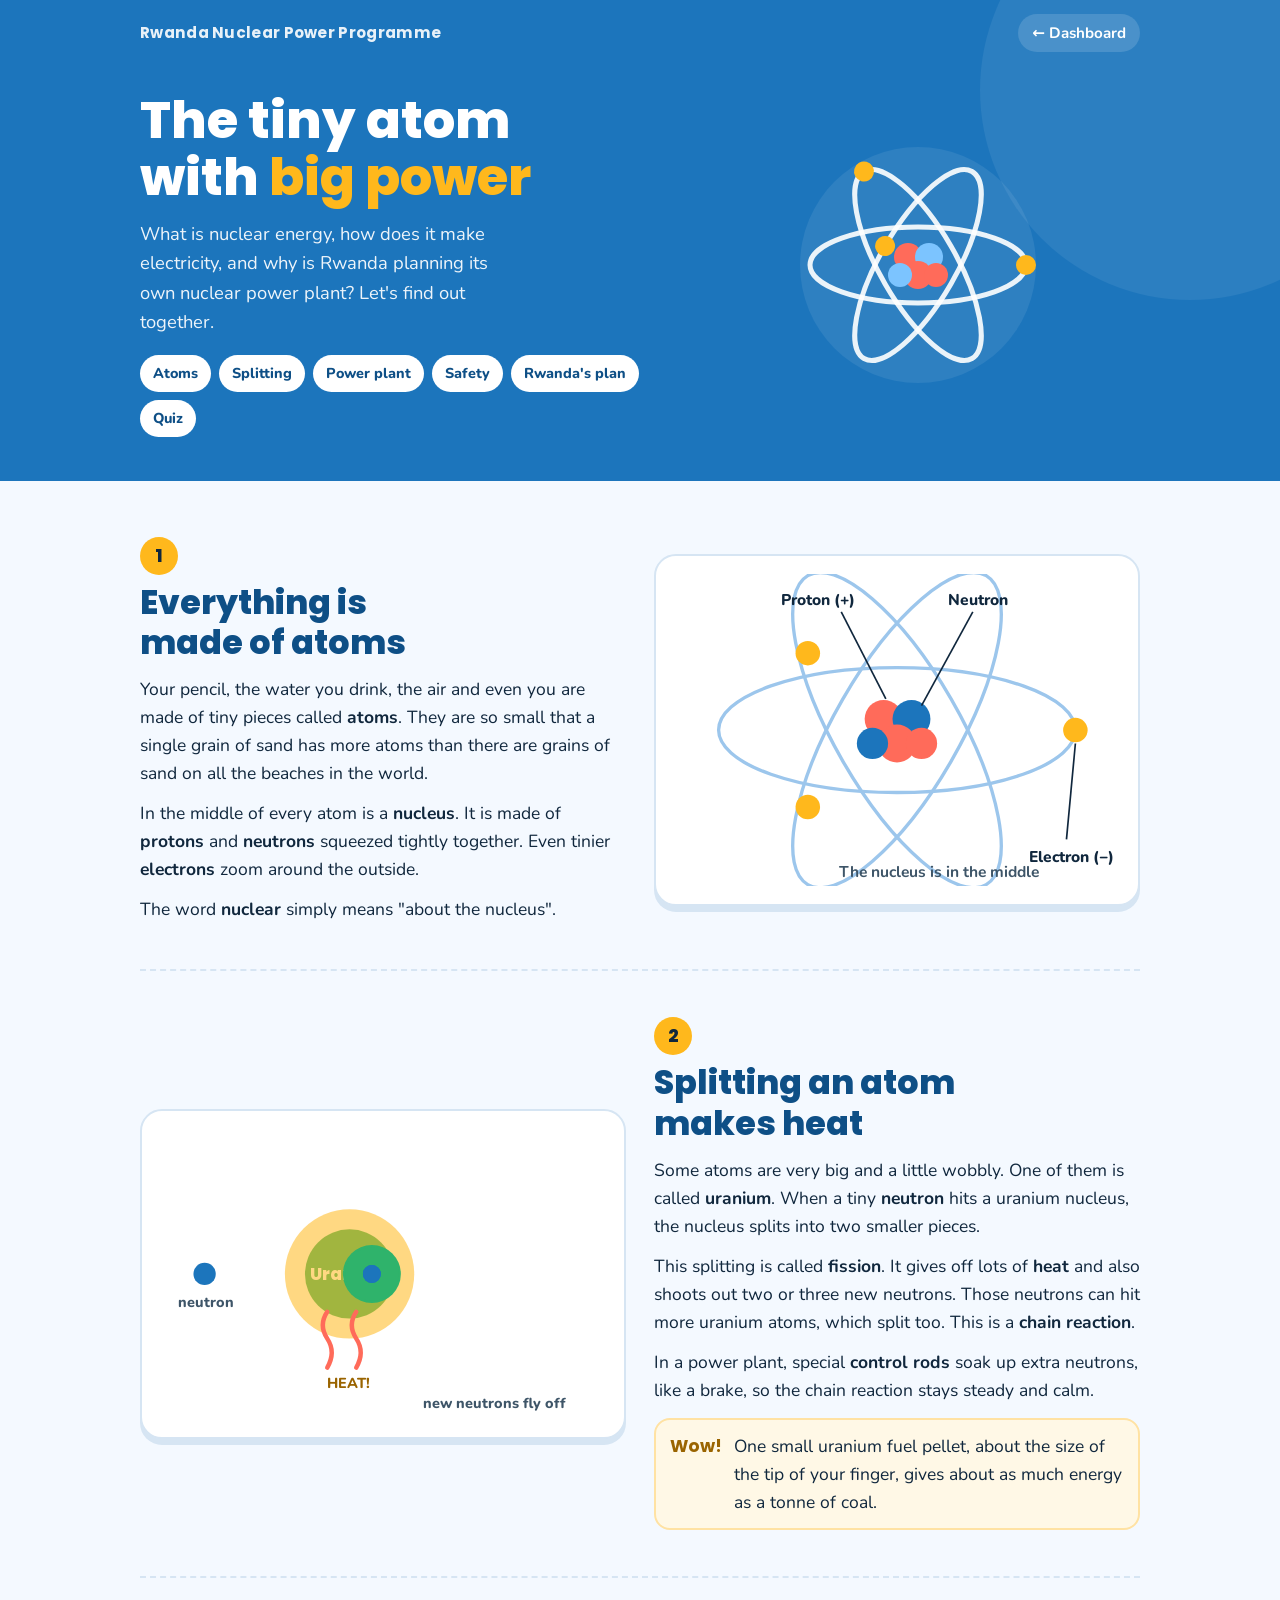
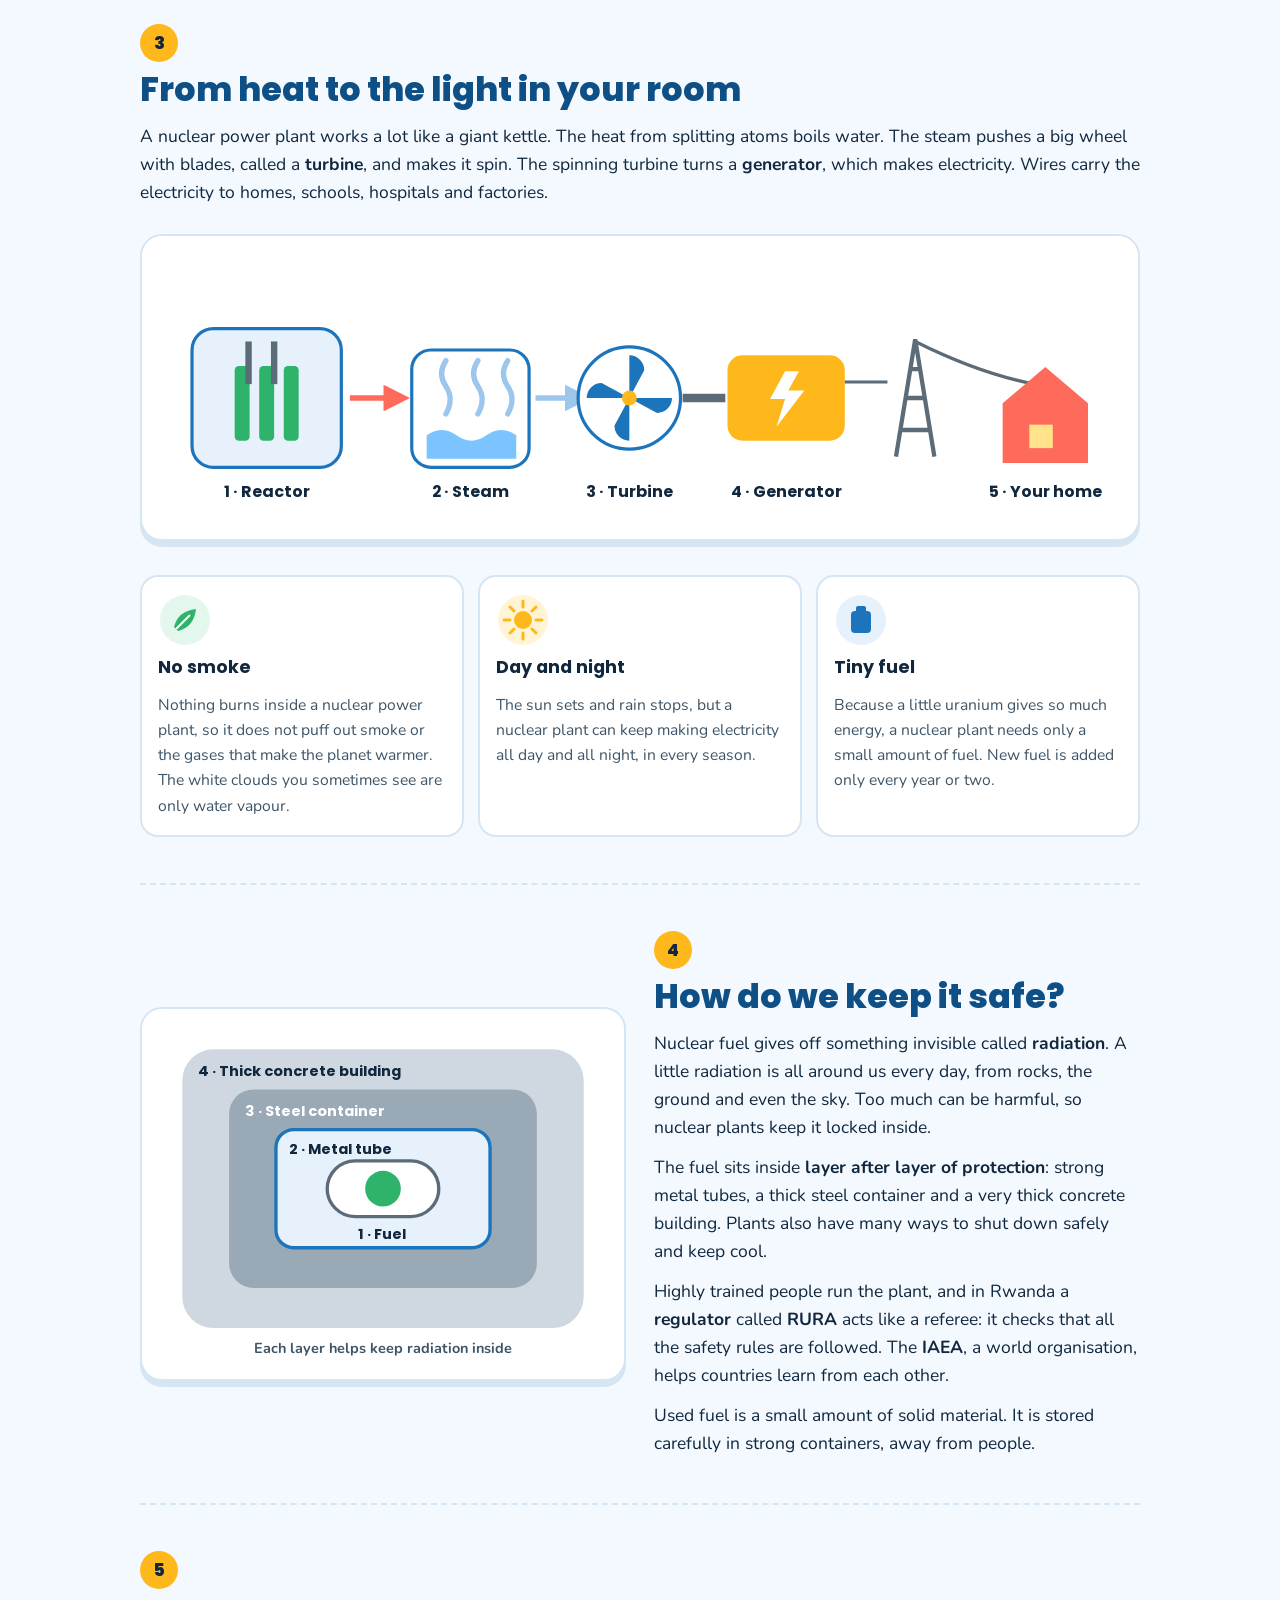
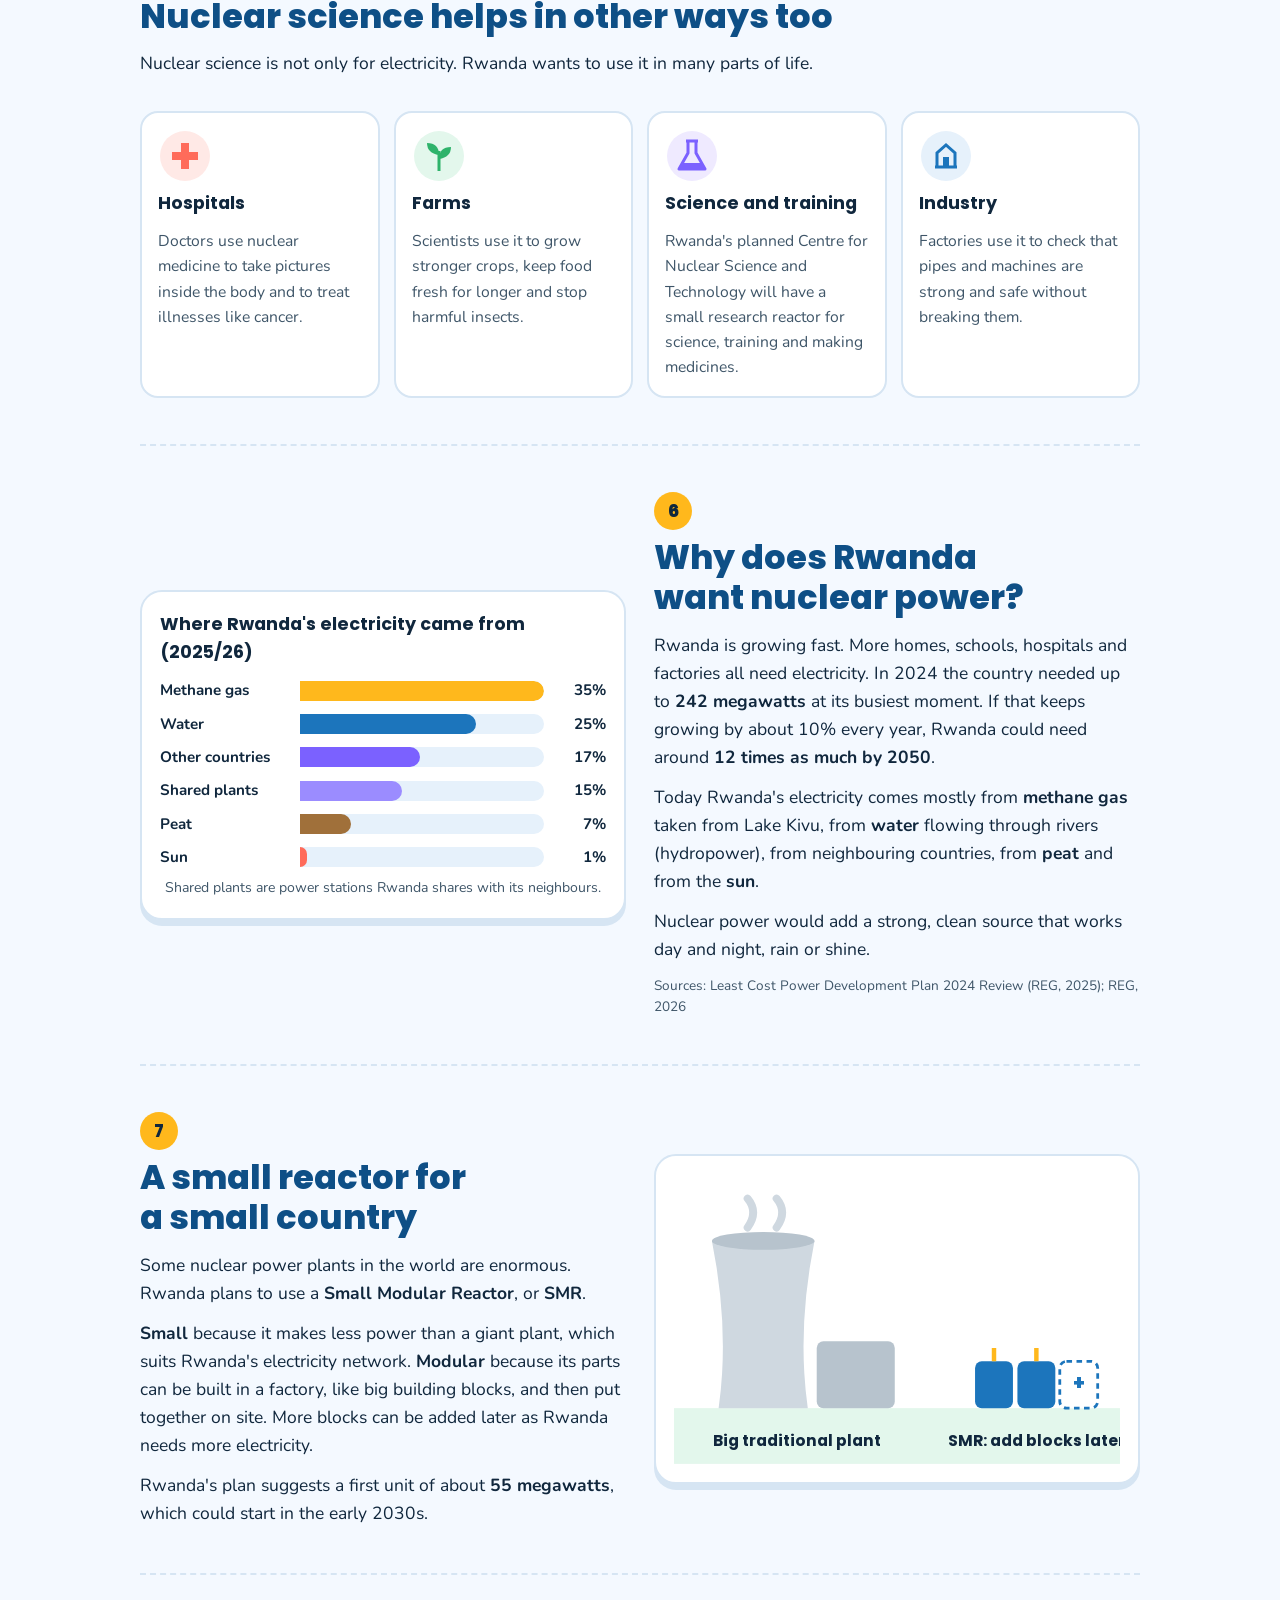
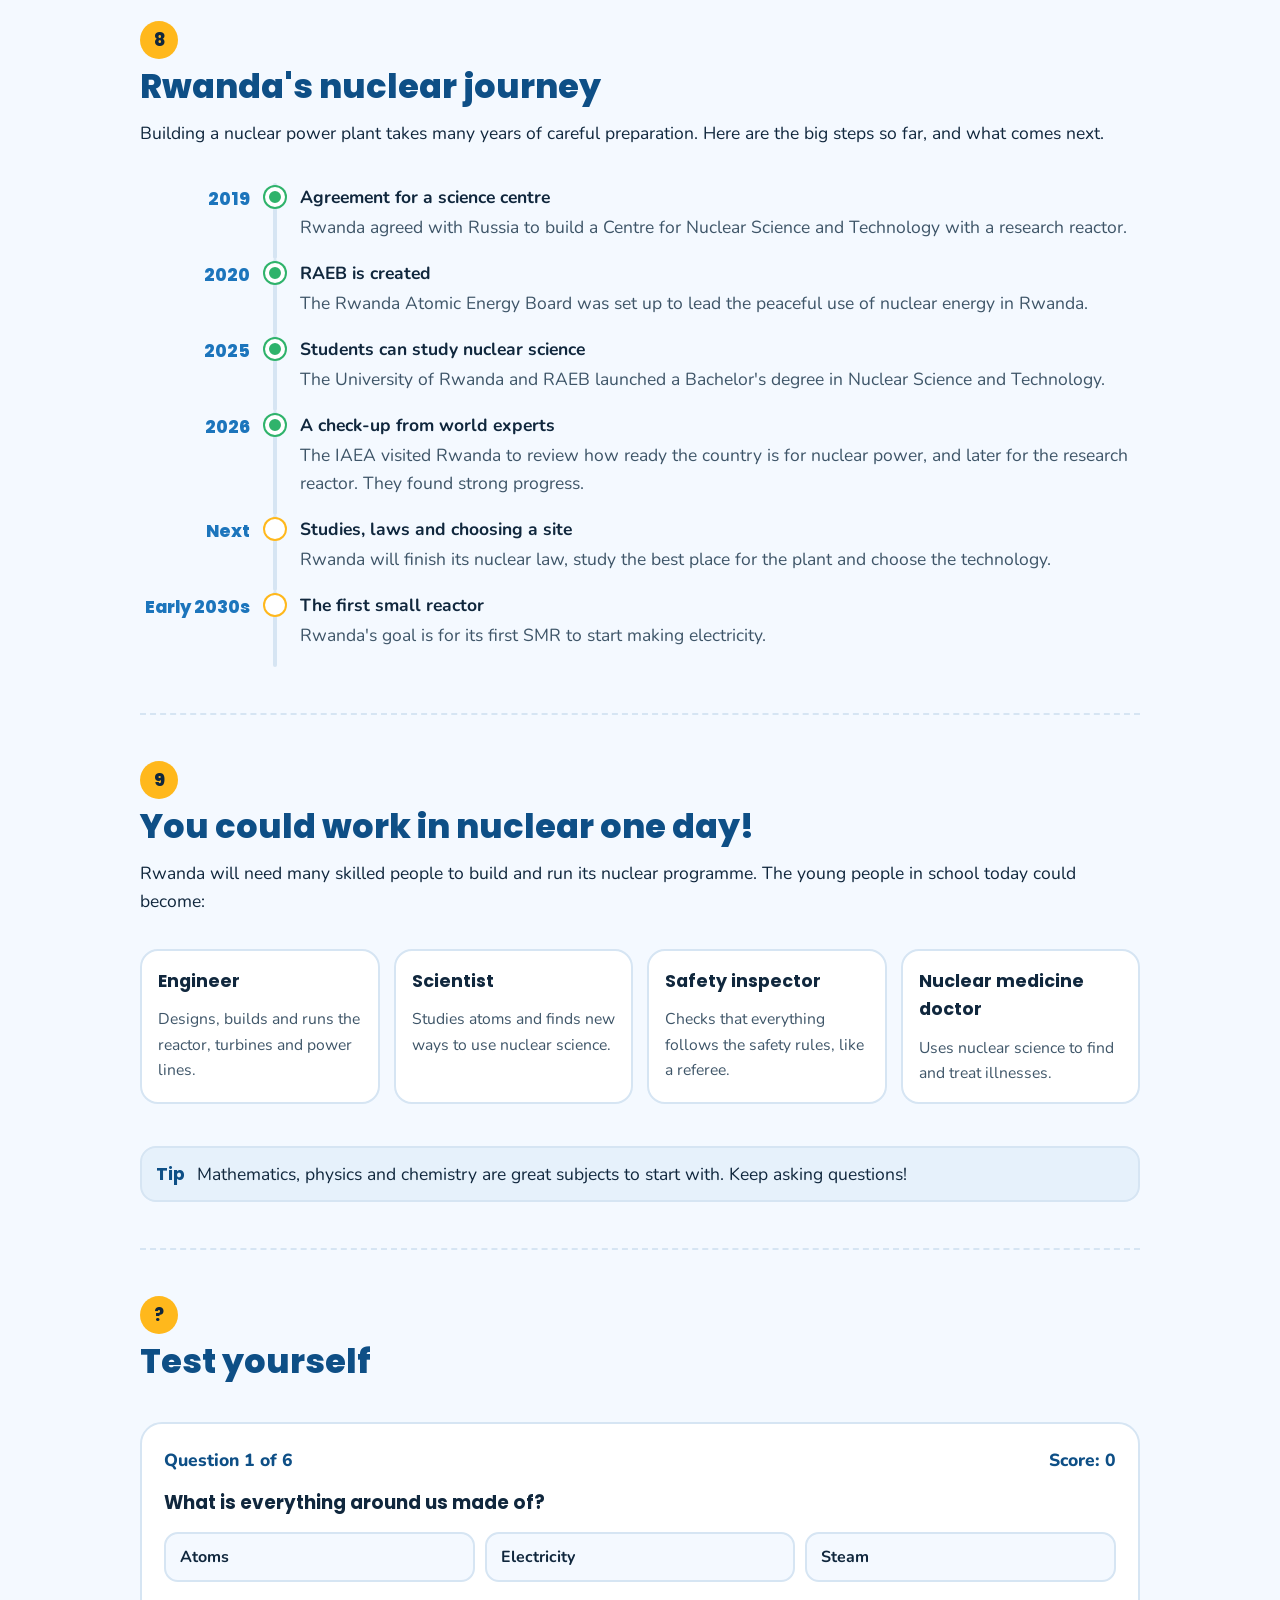
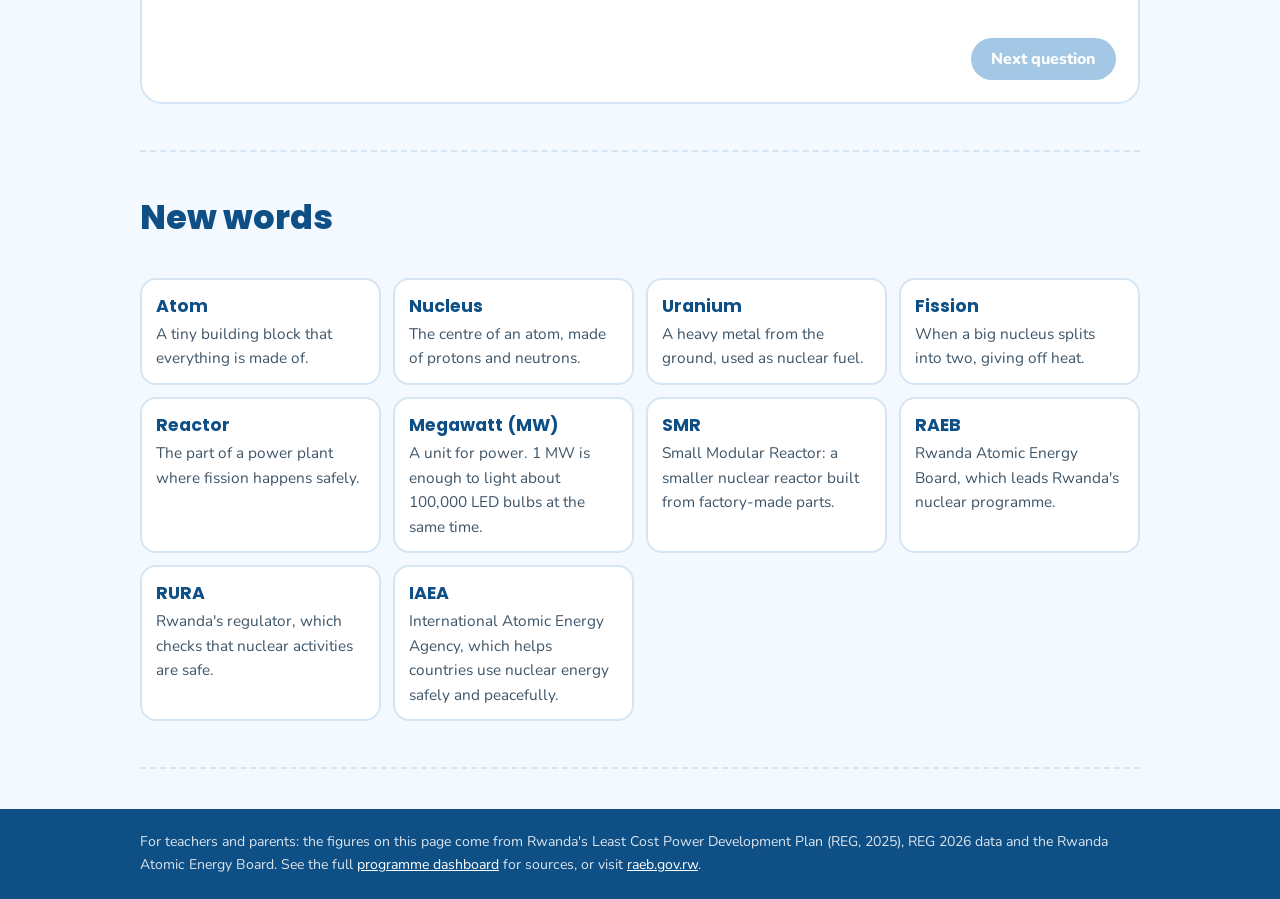
==== kids.html @ a34dcf86 "Add kids page explaining nuclear energy and Rwanda's programme; link from dashboard Co-Authored-By: " ====
<!doctype html>
<html lang="en">
<head>
<meta charset="utf-8">
<meta name="viewport" content="width=device-width, initial-scale=1, viewport-fit=cover">
<meta name="description" content="Nuclear energy explained for young people, and how Rwanda is planning its first nuclear power plant.">
<title>Nuclear Energy for Kids · Rwanda</title>
<link rel="preconnect" href="https://fonts.googleapis.com">
<link rel="stylesheet" href="https://fonts.googleapis.com/css2?family=Poppins:wght@600;700;800&family=Nunito:wght@400;600;700;800&display=swap">
<style>
/* Layout: one long friendly story, chapter by chapter, each with a picture; bright brand blue with sunny accents */
:root{
  --blue:#1c75bc; --blue-d:#0e4f86; --blue-l:#e6f1fb; --sky:#f4f9ff;
  --sun:#ffb81c; --leaf:#2fb36b; --coral:#ff6b5a; --violet:#7b61ff;
  --ink:#10273d; --ink-2:#3e5568; --line:#d6e5f3; --card:#ffffff;
  --f-head:"Poppins","Trebuchet MS",system-ui,sans-serif;
  --f-body:"Nunito","Segoe UI",system-ui,sans-serif;
  color-scheme:light;
}
*{box-sizing:border-box}
html{scroll-behavior:smooth}
body{margin:0;background:var(--sky);color:var(--ink);font-family:var(--f-body);font-size:17.5px;line-height:1.6}
img,svg{max-width:100%}
a{color:var(--blue)}
.wrap{max-width:1040px;margin:0 auto;padding-inline:20px}
/* header */
.top{background:var(--blue);color:#fff;position:relative;overflow:hidden}
.top::after{content:"";position:absolute;right:-120px;top:-120px;width:420px;height:420px;border-radius:50%;background:rgb(255 255 255 / .07)}
.topbar{display:flex;justify-content:space-between;align-items:center;gap:12px;padding-block:14px;position:relative;z-index:1}
.topbar a{color:#fff;font-weight:700;text-decoration:none;font-size:.95rem;background:rgb(255 255 255 / .14);padding:7px 14px;border-radius:999px}
.topbar a:hover{background:rgb(255 255 255 / .24)}
.topbar .brand{font-family:var(--f-head);font-weight:700;letter-spacing:.02em;font-size:.95rem;opacity:.9}
.hero{display:grid;grid-template-columns:1.2fr 1fr;gap:24px;align-items:center;padding-block:26px 44px;position:relative;z-index:1}
.hero h1{font-family:var(--f-head);font-weight:800;font-size:clamp(2rem,5vw,3.2rem);line-height:1.1;margin:0 0 14px;text-wrap:balance}
.hero h1 span{color:var(--sun)}
.hero p{font-size:1.15rem;margin:0 0 18px;max-width:34ch;color:rgb(255 255 255 / .92)}
.chips{display:flex;flex-wrap:wrap;gap:8px}
.chips a{background:#fff;color:var(--blue-d);font-weight:800;text-decoration:none;padding:7px 13px;border-radius:999px;font-size:.9rem}
.chips a:hover{background:var(--sun)}
.hero-art{display:flex;justify-content:center}
/* chapters */
main{padding-block:10px 40px}
section.ch{display:grid;grid-template-columns:1fr 1fr;gap:28px;align-items:center;padding-block:46px;border-bottom:2px dashed var(--line)}
section.ch:nth-of-type(even) .art{order:-1}
section.ch.full{grid-template-columns:1fr}
.num{display:inline-flex;align-items:center;justify-content:center;width:38px;height:38px;border-radius:50%;background:var(--sun);color:var(--ink);font-family:var(--f-head);font-weight:800;margin-bottom:8px}
h2{font-family:var(--f-head);font-weight:800;font-size:clamp(1.5rem,3.4vw,2.1rem);line-height:1.2;margin:0 0 12px;color:var(--blue-d);text-wrap:balance}
h3{font-family:var(--f-head);font-weight:700;font-size:1.1rem;margin:0 0 6px;color:var(--ink)}
.txt p{margin:0 0 12px}
.txt p:last-child{margin-bottom:0}
.art{background:var(--card);border-radius:22px;padding:18px;box-shadow:0 6px 0 var(--line);border:2px solid var(--line);min-width:0}
.art svg{display:block;width:100%;height:auto}
.art figcaption{font-size:.88rem;color:var(--ink-2);text-align:center;margin-top:8px}
figure{margin:0}
.fact{display:flex;gap:12px;align-items:flex-start;background:#fff8e6;border:2px solid #ffe2a3;border-radius:16px;padding:12px 14px;margin-top:14px}
.fact b{font-family:var(--f-head);color:#9a6400;white-space:nowrap}
.cards{display:grid;grid-template-columns:repeat(auto-fit,minmax(220px,1fr));gap:14px;margin-top:6px}
.card{background:var(--card);border:2px solid var(--line);border-radius:18px;padding:16px;display:flex;flex-direction:column;gap:6px;min-width:0}
.card svg{width:54px;height:54px}
.card p{margin:0;color:var(--ink-2);font-size:.98rem}
/* steps */
.steps{display:grid;grid-template-columns:repeat(5,1fr);gap:10px;margin-top:6px;counter-reset:s}
.step{background:#fff;border:2px solid var(--line);border-radius:16px;padding:12px;text-align:center;font-size:.92rem;position:relative}
.step b{display:block;font-family:var(--f-head);color:var(--blue-d)}
/* timeline */
.tl{display:flex;flex-direction:column;gap:0;margin-top:8px}
.tl-item{display:grid;grid-template-columns:110px 26px 1fr;gap:12px;align-items:start}
.tl-y{font-family:var(--f-head);font-weight:800;color:var(--blue);text-align:right;padding-top:2px}
.tl-rail{position:relative;align-self:stretch;display:flex;justify-content:center}
.tl-rail::before{content:"";position:absolute;top:0;bottom:0;width:4px;border-radius:2px;background:var(--line)}
.tl-dot{position:relative;width:20px;height:20px;border-radius:50%;background:var(--leaf);border:4px solid #fff;box-shadow:0 0 0 2px var(--leaf);margin-top:4px}
.tl-dot.next{background:#fff;box-shadow:0 0 0 2px var(--sun)}
.tl-b{padding-bottom:18px}
.tl-b p{margin:2px 0 0;color:var(--ink-2)}
/* mix bars */
.mix{display:flex;flex-direction:column;gap:9px}
.mix-row{display:grid;grid-template-columns:130px 1fr 52px;gap:10px;align-items:center;font-weight:700;font-size:.95rem}
.mix-track{height:20px;background:var(--blue-l);border-radius:0 10px 10px 0;position:relative;overflow:hidden}
.mix-fill{position:absolute;inset:0 auto 0 0;border-radius:0 10px 10px 0}
.mix-row span:last-child{text-align:right;font-variant-numeric:tabular-nums}
/* quiz */
.quiz{background:var(--card);border:2px solid var(--line);border-radius:22px;padding:22px;display:flex;flex-direction:column;gap:14px}
.q{font-family:var(--f-head);font-weight:700;font-size:1.15rem}
.opts{display:grid;grid-template-columns:repeat(auto-fit,minmax(200px,1fr));gap:10px}
.opts button{font:700 1rem var(--f-body);text-align:left;background:var(--sky);border:2px solid var(--line);border-radius:14px;padding:12px 14px;cursor:pointer;color:var(--ink)}
.opts button:hover{border-color:var(--blue)}
.opts button.right{background:#e3f7ec;border-color:var(--leaf)}
.opts button.wrong{background:#ffe9e6;border-color:var(--coral)}
.opts button:disabled{cursor:default}
.feedback{min-height:1.6em;font-weight:700}
.qnav{display:flex;justify-content:space-between;align-items:center;gap:10px;flex-wrap:wrap}
.btn{font:800 1rem var(--f-body);background:var(--blue);color:#fff;border:0;border-radius:999px;padding:10px 20px;cursor:pointer}
.btn:disabled{opacity:.4;cursor:default}
.score{font-weight:800;color:var(--blue-d)}
/* glossary */
dl.gl{display:grid;grid-template-columns:repeat(auto-fit,minmax(240px,1fr));gap:12px;margin:0}
dl.gl div{background:#fff;border:2px solid var(--line);border-radius:16px;padding:12px 14px}
dl.gl dt{font-family:var(--f-head);font-weight:700;color:var(--blue-d)}
dl.gl dd{margin:2px 0 0;color:var(--ink-2);font-size:.96rem}
footer{background:var(--blue-d);color:rgb(255 255 255 / .85);font-size:.88rem;padding-block:22px}
footer a{color:#fff}
button:focus-visible,a:focus-visible{outline:3px solid var(--sun);outline-offset:2px}
/* animation */
@media (prefers-reduced-motion:no-preference){
  .spin{transform-origin:center;animation:spin 6s linear infinite}
  .spin.r{animation-direction:reverse;animation-duration:9s}
  @keyframes spin{to{transform:rotate(360deg)}}
  .neutron-in{animation:nin 4s ease-in infinite}
  @keyframes nin{0%{transform:translateX(0);opacity:1}35%{transform:translateX(118px);opacity:1}40%,100%{opacity:0;transform:translateX(118px)}}
  .split-a{animation:sa 4s ease-out infinite} .split-b{animation:sb 4s ease-out infinite}
  @keyframes sa{0%,38%{transform:translate(0,0);opacity:0}42%{opacity:1}100%{transform:translate(70px,-46px);opacity:1}}
  @keyframes sb{0%,38%{transform:translate(0,0);opacity:0}42%{opacity:1}100%{transform:translate(70px,46px);opacity:1}}
  .whole{animation:wh 4s infinite} @keyframes wh{0%,38%{opacity:1}42%,100%{opacity:0}}
  .n-out{animation:no 4s ease-out infinite} @keyframes no{0%,40%{opacity:0;transform:translate(0,0)}45%{opacity:1}100%{opacity:1;transform:translate(var(--dx),var(--dy))}}
  .flash{animation:fl 4s infinite} @keyframes fl{0%,38%{opacity:0}42%{opacity:1}70%,100%{opacity:0}}
  .blade{transform-origin:330px 120px;animation:spin 2.5s linear infinite}
  .steam{animation:st 2s ease-in-out infinite} @keyframes st{0%{opacity:.2;transform:translateY(6px)}50%{opacity:.9}100%{opacity:.2;transform:translateY(-6px)}}
}
@media (prefers-reduced-motion:reduce){ .whole{opacity:0} .split-a{transform:translate(70px,-46px)} .split-b{transform:translate(70px,46px)} .n-out{transform:translate(var(--dx),var(--dy))} .flash{opacity:.35} .neutron-in{transform:translateX(70px)} }
@media (max-width:760px){
  .hero{grid-template-columns:1fr;padding-block:10px 32px}
  .hero-art{order:-1}
  .hero-art svg{width:200px}
  section.ch{grid-template-columns:1fr;padding-block:34px}
  section.ch:nth-of-type(even) .art{order:0}
  .steps{grid-template-columns:1fr 1fr}
  .tl-item{grid-template-columns:78px 22px 1fr}
  .mix-row{grid-template-columns:100px 1fr 46px}
}
</style>
</head>
<body>

<header class="top">
  <div class="wrap">
    <div class="topbar">
      <span class="brand">Rwanda Nuclear Power Programme</span>
      <a href="index.html">← Dashboard</a>
    </div>
    <div class="hero">
      <div>
        <h1>The tiny atom with <span>big power</span></h1>
        <p>What is nuclear energy, how does it make electricity, and why is Rwanda planning its own nuclear power plant? Let's find out together.</p>
        <nav class="chips" aria-label="Chapters">
          <a href="#atoms">Atoms</a><a href="#split">Splitting</a><a href="#plant">Power plant</a><a href="#safe">Safety</a><a href="#rwanda">Rwanda's plan</a><a href="#quiz">Quiz</a>
        </nav>
      </div>
      <div class="hero-art" aria-hidden="true">
        <svg viewBox="0 0 260 260" width="260" height="260">
          <circle cx="130" cy="130" r="118" fill="rgb(255 255 255 / .08)"/>
          <g class="spin"><ellipse cx="130" cy="130" rx="108" ry="38" fill="none" stroke="#fff" stroke-width="5" opacity=".9"/><circle cx="238" cy="130" r="10" fill="#ffb81c"/></g>
          <g class="spin r" style="transform-box:fill-box"><g transform="rotate(60 130 130)"><ellipse cx="130" cy="130" rx="108" ry="38" fill="none" stroke="#fff" stroke-width="5" opacity=".9"/><circle cx="22" cy="130" r="10" fill="#ffb81c"/></g></g>
          <g transform="rotate(-60 130 130)"><ellipse cx="130" cy="130" rx="108" ry="38" fill="none" stroke="#fff" stroke-width="5" opacity=".9"/><circle cx="130" cy="92" r="10" fill="#ffb81c"/></g>
          <circle cx="120" cy="122" r="14" fill="#ff6b5a"/><circle cx="141" cy="122" r="14" fill="#7cc4ff"/><circle cx="130" cy="140" r="14" fill="#ff6b5a"/><circle cx="112" cy="140" r="12" fill="#7cc4ff"/><circle cx="148" cy="140" r="12" fill="#ff6b5a"/>
        </svg>
      </div>
    </div>
  </div>
</header>

<main class="wrap">

<!-- 1 ATOMS -->
<section class="ch" id="atoms">
  <div class="txt">
    <span class="num">1</span>
    <h2>Everything is made of atoms</h2>
    <p>Your pencil, the water you drink, the air and even you are made of tiny pieces called <b>atoms</b>. They are so small that a single grain of sand has more atoms than there are grains of sand on all the beaches in the world.</p>
    <p>In the middle of every atom is a <b>nucleus</b>. It is made of <b>protons</b> and <b>neutrons</b> squeezed tightly together. Even tinier <b>electrons</b> zoom around the outside.</p>
    <p>The word <b>nuclear</b> simply means "about the nucleus".</p>
  </div>
  <figure class="art">
    <svg viewBox="0 0 400 280" role="img" aria-label="Drawing of an atom: protons and neutrons in the nucleus in the middle, electrons circling around it">
      <g fill="none" stroke="#9cc6ec" stroke-width="3">
        <ellipse cx="200" cy="140" rx="160" ry="56"/>
        <ellipse cx="200" cy="140" rx="160" ry="56" transform="rotate(60 200 140)"/>
        <ellipse cx="200" cy="140" rx="160" ry="56" transform="rotate(-60 200 140)"/>
      </g>
      <circle cx="360" cy="140" r="11" fill="#ffb81c"/><circle cx="120" cy="71" r="11" fill="#ffb81c"/><circle cx="120" cy="209" r="11" fill="#ffb81c"/>
      <g><circle cx="188" cy="130" r="17" fill="#ff6b5a"/><circle cx="213" cy="130" r="17" fill="#1c75bc"/><circle cx="200" cy="152" r="17" fill="#ff6b5a"/><circle cx="178" cy="152" r="14" fill="#1c75bc"/><circle cx="222" cy="152" r="14" fill="#ff6b5a"/></g>
      <g font-family="Nunito,sans-serif" font-weight="800" font-size="14" fill="#10273d">
        <line x1="190" y1="112" x2="150" y2="34" stroke="#10273d" stroke-width="1.5"/><text x="96" y="28">Proton (+)</text>
        <line x1="222" y1="118" x2="268" y2="34" stroke="#10273d" stroke-width="1.5"/><text x="246" y="28">Neutron</text>
        <line x1="360" y1="152" x2="352" y2="238" stroke="#10273d" stroke-width="1.5"/><text x="318" y="258">Electron (−)</text>
        <text x="148" y="272" fill="#3e5568" font-weight="700">The nucleus is in the middle</text>
      </g>
    </svg>
  </figure>
</section>

<!-- 2 SPLITTING -->
<section class="ch" id="split">
  <div class="txt">
    <span class="num">2</span>
    <h2>Splitting an atom makes heat</h2>
    <p>Some atoms are very big and a little wobbly. One of them is called <b>uranium</b>. When a tiny <b>neutron</b> hits a uranium nucleus, the nucleus splits into two smaller pieces.</p>
    <p>This splitting is called <b>fission</b>. It gives off lots of <b>heat</b> and also shoots out two or three new neutrons. Those neutrons can hit more uranium atoms, which split too. This is a <b>chain reaction</b>.</p>
    <p>In a power plant, special <b>control rods</b> soak up extra neutrons, like a brake, so the chain reaction stays steady and calm.</p>
    <div class="fact"><b>Wow!</b><span>One small uranium fuel pellet, about the size of the tip of your finger, gives about as much energy as a tonne of coal.</span></div>
  </div>
  <figure class="art">
    <svg viewBox="0 0 400 260" role="img" aria-label="Animation: a neutron hits a uranium nucleus, which splits into two smaller atoms, releasing heat and new neutrons">
      <circle class="neutron-in" cx="40" cy="130" r="10" fill="#1c75bc"/>
      <text x="16" y="160" font-family="Nunito,sans-serif" font-weight="800" font-size="13" fill="#3e5568">neutron</text>
      <g class="whole"><circle cx="170" cy="130" r="40" fill="#2fb36b"/><text x="170" y="135" text-anchor="middle" font-family="Poppins,sans-serif" font-weight="800" font-size="15" fill="#fff">Uranium</text></g>
      <circle class="flash" cx="170" cy="130" r="58" fill="#ffb81c" opacity=".55"/>
      <g class="split-a" style="transform-box:fill-box"><circle cx="190" cy="130" r="26" fill="#2fb36b"/></g>
      <g class="split-b" style="transform-box:fill-box"><circle cx="190" cy="130" r="24" fill="#2fb36b"/></g>
      <circle class="n-out" style="--dx:170px;--dy:-30px" cx="190" cy="130" r="8" fill="#1c75bc"/>
      <circle class="n-out" style="--dx:180px;--dy:10px" cx="190" cy="130" r="8" fill="#1c75bc"/>
      <circle class="n-out" style="--dx:160px;--dy:50px" cx="190" cy="130" r="8" fill="#1c75bc"/>
      <g font-family="Nunito,sans-serif" font-weight="800" font-size="13" fill="#9a6400"><text x="150" y="232">HEAT!</text></g>
      <path d="M150 214 q8 -14 0 -26 q-8 -12 0 -24" stroke="#ff6b5a" stroke-width="4" fill="none" stroke-linecap="round" class="steam"/>
      <path d="M176 214 q8 -14 0 -26 q-8 -12 0 -24" stroke="#ff6b5a" stroke-width="4" fill="none" stroke-linecap="round" class="steam"/>
      <text x="300" y="250" text-anchor="middle" font-family="Nunito,sans-serif" font-weight="800" font-size="13" fill="#3e5568">new neutrons fly off</text>
    </svg>
  </figure>
</section>

<!-- 3 POWER PLANT -->
<section class="ch full" id="plant">
  <div class="txt">
    <span class="num">3</span>
    <h2>From heat to the light in your room</h2>
    <p>A nuclear power plant works a lot like a giant kettle. The heat from splitting atoms boils water. The steam pushes a big wheel with blades, called a <b>turbine</b>, and makes it spin. The spinning turbine turns a <b>generator</b>, which makes electricity. Wires carry the electricity to homes, schools, hospitals and factories.</p>
  </div>
  <figure class="art">
    <svg viewBox="0 0 900 250" role="img" aria-label="Diagram: the reactor heats water into steam, the steam spins a turbine, the turbine turns a generator, and power lines carry electricity to a house">
      <g font-family="Poppins,sans-serif" font-weight="700" font-size="15" fill="#10273d" text-anchor="middle">
        <!-- reactor -->
        <rect x="30" y="70" width="140" height="130" rx="20" fill="#e6f1fb" stroke="#1c75bc" stroke-width="3"/>
        <rect x="70" y="105" width="14" height="70" rx="4" fill="#2fb36b"/><rect x="93" y="105" width="14" height="70" rx="4" fill="#2fb36b"/><rect x="116" y="105" width="14" height="70" rx="4" fill="#2fb36b"/>
        <rect x="80" y="82" width="6" height="40" fill="#5b6b78"/><rect x="104" y="82" width="6" height="40" fill="#5b6b78"/>
        <text x="100" y="228">1 · Reactor</text>
        <!-- arrow -->
        <path d="M178 135 h44" stroke="#ff6b5a" stroke-width="5" marker-end="url(#ar)"/>
        <!-- boiler -->
        <rect x="236" y="90" width="110" height="110" rx="18" fill="#fff" stroke="#1c75bc" stroke-width="3"/>
        <path d="M250 170 q14 -10 28 0 t28 0 t28 0 v22 h-84 z" fill="#7cc4ff"/>
        <path class="steam" d="M268 150 q8 -14 0 -26 q-8 -12 0 -24" stroke="#9cc6ec" stroke-width="5" fill="none" stroke-linecap="round"/>
        <path class="steam" d="M298 150 q8 -14 0 -26 q-8 -12 0 -24" stroke="#9cc6ec" stroke-width="5" fill="none" stroke-linecap="round"/>
        <path class="steam" d="M326 150 q8 -14 0 -26 q-8 -12 0 -24" stroke="#9cc6ec" stroke-width="5" fill="none" stroke-linecap="round"/>
        <text x="291" y="228">2 · Steam</text>
        <path d="M352 135 h40" stroke="#9cc6ec" stroke-width="5" marker-end="url(#ar2)"/>
        <!-- turbine -->
        <circle cx="440" cy="135" r="48" fill="#fff" stroke="#1c75bc" stroke-width="3"/>
        <g style="transform-origin:440px 135px" class="spin"><path d="M440 135 l0 -40 a14 14 0 0 1 14 14 z M440 135 l40 0 a14 14 0 0 1 -14 14 z M440 135 l0 40 a14 14 0 0 1 -14 -14 z M440 135 l-40 0 a14 14 0 0 1 14 -14 z" fill="#1c75bc"/></g>
        <circle cx="440" cy="135" r="7" fill="#ffb81c"/>
        <text x="440" y="228">3 · Turbine</text>
        <path d="M490 135 h40" stroke="#5b6b78" stroke-width="8"/>
        <!-- generator -->
        <rect x="532" y="95" width="110" height="80" rx="14" fill="#ffb81c"/>
        <path d="M586 110 l-14 26 h14 l-8 26 l26 -34 h-15 l10 -18 z" fill="#fff"/>
        <text x="587" y="228">4 · Generator</text>
        <!-- lines -->
        <path d="M642 120 h40" stroke="#5b6b78" stroke-width="3"/>
        <path d="M690 190 l18 -110 l18 110 M694 165 h28 M699 135 h18 M702 108 h12" stroke="#5b6b78" stroke-width="4" fill="none"/>
        <path d="M708 82 q60 30 112 40" stroke="#5b6b78" stroke-width="3" fill="none"/>
        <!-- house -->
        <path d="M790 140 l40 -34 l40 34 v56 h-80 z" fill="#ff6b5a"/>
        <rect x="815" y="160" width="22" height="22" fill="#ffe28a"/>
        <text x="830" y="228">5 · Your home</text>
      </g>
      <defs>
        <marker id="ar" viewBox="0 0 10 10" refX="5" refY="5" markerWidth="5" markerHeight="5" orient="auto"><path d="M0 0 L10 5 L0 10 z" fill="#ff6b5a"/></marker>
        <marker id="ar2" viewBox="0 0 10 10" refX="5" refY="5" markerWidth="5" markerHeight="5" orient="auto"><path d="M0 0 L10 5 L0 10 z" fill="#9cc6ec"/></marker>
      </defs>
    </svg>
  </figure>
  <div class="cards">
    <div class="card">
      <svg viewBox="0 0 54 54" aria-hidden="true"><circle cx="27" cy="27" r="25" fill="#e3f7ec"/><path d="M16 34 q4 -16 22 -18 q-2 18 -18 22 z" fill="#2fb36b"/><path d="M18 36 l14 -14" stroke="#fff" stroke-width="2"/></svg>
      <h3>No smoke</h3>
      <p>Nothing burns inside a nuclear power plant, so it does not puff out smoke or the gases that make the planet warmer. The white clouds you sometimes see are only water vapour.</p>
    </div>
    <div class="card">
      <svg viewBox="0 0 54 54" aria-hidden="true"><circle cx="27" cy="27" r="25" fill="#fff4d6"/><circle cx="27" cy="27" r="9" fill="#ffb81c"/><g stroke="#ffb81c" stroke-width="3" stroke-linecap="round"><path d="M27 8v6M27 40v6M8 27h6M40 27h6M14 14l4 4M36 36l4 4M40 14l-4 4M14 40l4-4"/></g></svg>
      <h3>Day and night</h3>
      <p>The sun sets and rain stops, but a nuclear plant can keep making electricity all day and all night, in every season.</p>
    </div>
    <div class="card">
      <svg viewBox="0 0 54 54" aria-hidden="true"><circle cx="27" cy="27" r="25" fill="#e6f1fb"/><rect x="17" y="18" width="20" height="22" rx="4" fill="#1c75bc"/><rect x="22" y="13" width="10" height="7" rx="2" fill="#1c75bc"/></svg>
      <h3>Tiny fuel</h3>
      <p>Because a little uranium gives so much energy, a nuclear plant needs only a small amount of fuel. New fuel is added only every year or two.</p>
    </div>
  </div>
</section>

<!-- 4 SAFETY -->
<section class="ch" id="safe">
  <div class="txt">
    <span class="num">4</span>
    <h2>How do we keep it safe?</h2>
    <p>Nuclear fuel gives off something invisible called <b>radiation</b>. A little radiation is all around us every day, from rocks, the ground and even the sky. Too much can be harmful, so nuclear plants keep it locked inside.</p>
    <p>The fuel sits inside <b>layer after layer of protection</b>: strong metal tubes, a thick steel container and a very thick concrete building. Plants also have many ways to shut down safely and keep cool.</p>
    <p>Highly trained people run the plant, and in Rwanda a <b>regulator</b> called <b>RURA</b> acts like a referee: it checks that all the safety rules are followed. The <b>IAEA</b>, a world organisation, helps countries learn from each other.</p>
    <p>Used fuel is a small amount of solid material. It is stored carefully in strong containers, away from people.</p>
  </div>
  <figure class="art">
    <svg viewBox="0 0 400 300" role="img" aria-label="Layers of protection around nuclear fuel: fuel pellet, metal tube, steel container, concrete building">
      <rect x="20" y="20" width="360" height="250" rx="28" fill="#cfd8e0"/>
      <rect x="62" y="56" width="276" height="178" rx="22" fill="#9aa9b6"/>
      <rect x="104" y="92" width="192" height="106" rx="16" fill="#e6f1fb" stroke="#1c75bc" stroke-width="3"/>
      <rect x="150" y="120" width="100" height="50" rx="25" fill="#fff" stroke="#5b6b78" stroke-width="3"/>
      <circle cx="200" cy="145" r="16" fill="#2fb36b"/>
      <g font-family="Poppins,sans-serif" font-weight="700" font-size="13" fill="#10273d">
        <text x="34" y="44">4 · Thick concrete building</text>
        <text x="76" y="80" fill="#fff">3 · Steel container</text>
        <text x="116" y="114">2 · Metal tube</text>
        <text x="178" y="190">1 · Fuel</text>
      </g>
      <text x="200" y="292" text-anchor="middle" font-family="Nunito,sans-serif" font-weight="700" font-size="13" fill="#3e5568">Each layer helps keep radiation inside</text>
    </svg>
  </figure>
</section>

<!-- 5 HELPERS -->
<section class="ch full" id="helpers">
  <div class="txt">
    <span class="num">5</span>
    <h2>Nuclear science helps in other ways too</h2>
    <p>Nuclear science is not only for electricity. Rwanda wants to use it in many parts of life.</p>
  </div>
  <div class="cards">
    <div class="card">
      <svg viewBox="0 0 54 54" aria-hidden="true"><circle cx="27" cy="27" r="25" fill="#ffe9e6"/><path d="M23 14h8v9h9v8h-9v9h-8v-9h-9v-8h9z" fill="#ff6b5a"/></svg>
      <h3>Hospitals</h3><p>Doctors use nuclear medicine to take pictures inside the body and to treat illnesses like cancer.</p>
    </div>
    <div class="card">
      <svg viewBox="0 0 54 54" aria-hidden="true"><circle cx="27" cy="27" r="25" fill="#e3f7ec"/><path d="M27 42V22" stroke="#2fb36b" stroke-width="3"/><path d="M27 26 q-12 -2 -12 -12 q12 0 12 12 M27 30 q12 -2 12 -12 q-12 0 -12 12" fill="#2fb36b"/></svg>
      <h3>Farms</h3><p>Scientists use it to grow stronger crops, keep food fresh for longer and stop harmful insects.</p>
    </div>
    <div class="card">
      <svg viewBox="0 0 54 54" aria-hidden="true"><circle cx="27" cy="27" r="25" fill="#efeaff"/><path d="M21 12h12M23 12v12l-9 16h26l-9-16V12" fill="none" stroke="#7b61ff" stroke-width="3" stroke-linejoin="round"/><path d="M18 34h18l3 6H15z" fill="#7b61ff"/></svg>
      <h3>Science and training</h3><p>Rwanda's planned Centre for Nuclear Science and Technology will have a small research reactor for science, training and making medicines.</p>
    </div>
    <div class="card">
      <svg viewBox="0 0 54 54" aria-hidden="true"><circle cx="27" cy="27" r="25" fill="#e6f1fb"/><path d="M16 38h22M18 38V24l9-8 9 8v14" fill="none" stroke="#1c75bc" stroke-width="3"/><rect x="24" y="28" width="6" height="10" fill="#1c75bc"/></svg>
      <h3>Industry</h3><p>Factories use it to check that pipes and machines are strong and safe without breaking them.</p>
    </div>
  </div>
</section>

<!-- 6 RWANDA -->
<section class="ch" id="rwanda">
  <div class="txt">
    <span class="num">6</span>
    <h2>Why does Rwanda want nuclear power?</h2>
    <p>Rwanda is growing fast. More homes, schools, hospitals and factories all need electricity. In 2024 the country needed up to <b>242 megawatts</b> at its busiest moment. If that keeps growing by about 10% every year, Rwanda could need around <b>12 times as much by 2050</b>.</p>
    <p>Today Rwanda's electricity comes mostly from <b>methane gas</b> taken from Lake Kivu, from <b>water</b> flowing through rivers (hydropower), from neighbouring countries, from <b>peat</b> and from the <b>sun</b>.</p>
    <p>Nuclear power would add a strong, clean source that works day and night, rain or shine.</p>
    <p class="src" style="font-size:.85rem;color:var(--ink-2)">Sources: Least Cost Power Development Plan 2024 Review (REG, 2025); REG, 2026</p>
  </div>
  <figure class="art">
    <h3 style="margin-bottom:12px">Where Rwanda's electricity came from (2025/26)</h3>
    <div class="mix" role="img" aria-label="Share of electricity by source in 2025/26: methane gas 35%, water 25%, from other countries 17%, shared plants with neighbours 15%, peat 7%, sun 1%">
      <div class="mix-row"><span>Methane gas</span><span class="mix-track"><span class="mix-fill" style="width:100%;background:#ffb81c"></span></span><span>35%</span></div>
      <div class="mix-row"><span>Water</span><span class="mix-track"><span class="mix-fill" style="width:72%;background:#1c75bc"></span></span><span>25%</span></div>
      <div class="mix-row"><span>Other countries</span><span class="mix-track"><span class="mix-fill" style="width:49%;background:#7b61ff"></span></span><span>17%</span></div>
      <div class="mix-row"><span>Shared plants</span><span class="mix-track"><span class="mix-fill" style="width:42%;background:#9b8cff"></span></span><span>15%</span></div>
      <div class="mix-row"><span>Peat</span><span class="mix-track"><span class="mix-fill" style="width:21%;background:#a0703a"></span></span><span>7%</span></div>
      <div class="mix-row"><span>Sun</span><span class="mix-track"><span class="mix-fill" style="width:3%;background:#ff6b5a"></span></span><span>1%</span></div>
    </div>
    <figcaption>Shared plants are power stations Rwanda shares with its neighbours.</figcaption>
  </figure>
</section>

<!-- 7 SMR -->
<section class="ch" id="smr">
  <div class="txt">
    <span class="num">7</span>
    <h2>A small reactor for a small country</h2>
    <p>Some nuclear power plants in the world are enormous. Rwanda plans to use a <b>Small Modular Reactor</b>, or <b>SMR</b>.</p>
    <p><b>Small</b> because it makes less power than a giant plant, which suits Rwanda's electricity network. <b>Modular</b> because its parts can be built in a factory, like big building blocks, and then put together on site. More blocks can be added later as Rwanda needs more electricity.</p>
    <p>Rwanda's plan suggests a first unit of about <b>55 megawatts</b>, which could start in the early 2030s.</p>
  </div>
  <figure class="art">
    <svg viewBox="0 0 400 260" role="img" aria-label="Comparison: a large traditional nuclear plant next to a much smaller modular reactor made of blocks">
      <rect x="0" y="210" width="400" height="50" fill="#e3f7ec"/>
      <!-- big plant -->
      <path d="M40 210 q10 -70 -6 -150 h92 q-16 80 -6 150 z" fill="#cfd8e0"/>
      <ellipse cx="80" cy="60" rx="46" ry="8" fill="#b7c3cd"/>
      <path class="steam" d="M66 48 q10 -14 0 -26 M92 48 q10 -14 0 -26" stroke="#cfd8e0" stroke-width="7" stroke-linecap="round" fill="none"/>
      <rect x="128" y="150" width="70" height="60" rx="6" fill="#b7c3cd"/>
      <text x="110" y="244" text-anchor="middle" font-family="Poppins,sans-serif" font-weight="700" font-size="14" fill="#10273d">Big traditional plant</text>
      <!-- smr -->
      <g>
        <rect x="270" y="168" width="34" height="42" rx="6" fill="#1c75bc"/>
        <rect x="308" y="168" width="34" height="42" rx="6" fill="#1c75bc"/>
        <rect x="346" y="168" width="34" height="42" rx="6" fill="#fff" stroke="#1c75bc" stroke-width="2.5" stroke-dasharray="5 4"/>
        <text x="363" y="194" text-anchor="middle" font-family="Poppins,sans-serif" font-weight="800" font-size="18" fill="#1c75bc">+</text>
        <path d="M287 168 v-12 M325 168 v-12" stroke="#ffb81c" stroke-width="4"/>
      </g>
      <text x="325" y="244" text-anchor="middle" font-family="Poppins,sans-serif" font-weight="700" font-size="14" fill="#10273d">SMR: add blocks later</text>
    </svg>
  </figure>
</section>

<!-- 8 TIMELINE -->
<section class="ch full" id="journey">
  <div class="txt">
    <span class="num">8</span>
    <h2>Rwanda's nuclear journey</h2>
    <p>Building a nuclear power plant takes many years of careful preparation. Here are the big steps so far, and what comes next.</p>
  </div>
  <div class="tl">
    <div class="tl-item"><div class="tl-y">2019</div><div class="tl-rail"><span class="tl-dot"></span></div><div class="tl-b"><b>Agreement for a science centre</b><p>Rwanda agreed with Russia to build a Centre for Nuclear Science and Technology with a research reactor.</p></div></div>
    <div class="tl-item"><div class="tl-y">2020</div><div class="tl-rail"><span class="tl-dot"></span></div><div class="tl-b"><b>RAEB is created</b><p>The Rwanda Atomic Energy Board was set up to lead the peaceful use of nuclear energy in Rwanda.</p></div></div>
    <div class="tl-item"><div class="tl-y">2025</div><div class="tl-rail"><span class="tl-dot"></span></div><div class="tl-b"><b>Students can study nuclear science</b><p>The University of Rwanda and RAEB launched a Bachelor's degree in Nuclear Science and Technology.</p></div></div>
    <div class="tl-item"><div class="tl-y">2026</div><div class="tl-rail"><span class="tl-dot"></span></div><div class="tl-b"><b>A check-up from world experts</b><p>The IAEA visited Rwanda to review how ready the country is for nuclear power, and later for the research reactor. They found strong progress.</p></div></div>
    <div class="tl-item"><div class="tl-y">Next</div><div class="tl-rail"><span class="tl-dot next"></span></div><div class="tl-b"><b>Studies, laws and choosing a site</b><p>Rwanda will finish its nuclear law, study the best place for the plant and choose the technology.</p></div></div>
    <div class="tl-item"><div class="tl-y">Early 2030s</div><div class="tl-rail"><span class="tl-dot next"></span></div><div class="tl-b"><b>The first small reactor</b><p>Rwanda's goal is for its first SMR to start making electricity.</p></div></div>
  </div>
</section>

<!-- 9 CAREERS -->
<section class="ch full" id="you">
  <div class="txt">
    <span class="num">9</span>
    <h2>You could work in nuclear one day!</h2>
    <p>Rwanda will need many skilled people to build and run its nuclear programme. The young people in school today could become:</p>
  </div>
  <div class="cards">
    <div class="card"><h3>Engineer</h3><p>Designs, builds and runs the reactor, turbines and power lines.</p></div>
    <div class="card"><h3>Scientist</h3><p>Studies atoms and finds new ways to use nuclear science.</p></div>
    <div class="card"><h3>Safety inspector</h3><p>Checks that everything follows the safety rules, like a referee.</p></div>
    <div class="card"><h3>Nuclear medicine doctor</h3><p>Uses nuclear science to find and treat illnesses.</p></div>
  </div>
  <div class="fact" style="background:var(--blue-l);border-color:var(--line)"><b style="color:var(--blue-d)">Tip</b><span>Mathematics, physics and chemistry are great subjects to start with. Keep asking questions!</span></div>
</section>

<!-- QUIZ -->
<section class="ch full" id="quiz">
  <div class="txt">
    <span class="num">?</span>
    <h2>Test yourself</h2>
  </div>
  <div class="quiz" aria-live="polite">
    <div class="qnav"><span class="score" id="qcount"></span><span class="score" id="qscore"></span></div>
    <div class="q" id="qtext"></div>
    <div class="opts" id="qopts"></div>
    <div class="feedback" id="qfb"></div>
    <div class="qnav"><span></span><button class="btn" id="qnext" type="button" disabled>Next question</button></div>
  </div>
</section>

<!-- GLOSSARY -->
<section class="ch full" id="words">
  <div class="txt"><h2>New words</h2></div>
  <dl class="gl">
    <div><dt>Atom</dt><dd>A tiny building block that everything is made of.</dd></div>
    <div><dt>Nucleus</dt><dd>The centre of an atom, made of protons and neutrons.</dd></div>
    <div><dt>Uranium</dt><dd>A heavy metal from the ground, used as nuclear fuel.</dd></div>
    <div><dt>Fission</dt><dd>When a big nucleus splits into two, giving off heat.</dd></div>
    <div><dt>Reactor</dt><dd>The part of a power plant where fission happens safely.</dd></div>
    <div><dt>Megawatt (MW)</dt><dd>A unit for power. 1 MW is enough to light about 100,000 LED bulbs at the same time.</dd></div>
    <div><dt>SMR</dt><dd>Small Modular Reactor: a smaller nuclear reactor built from factory-made parts.</dd></div>
    <div><dt>RAEB</dt><dd>Rwanda Atomic Energy Board, which leads Rwanda's nuclear programme.</dd></div>
    <div><dt>RURA</dt><dd>Rwanda's regulator, which checks that nuclear activities are safe.</dd></div>
    <div><dt>IAEA</dt><dd>International Atomic Energy Agency, which helps countries use nuclear energy safely and peacefully.</dd></div>
  </dl>
</section>

</main>

<footer>
  <div class="wrap">For teachers and parents: the figures on this page come from Rwanda's Least Cost Power Development Plan (REG, 2025), REG 2026 data and the Rwanda Atomic Energy Board. See the full <a href="index.html">programme dashboard</a> for sources, or visit <a href="https://www.raeb.gov.rw" target="_blank" rel="noopener">raeb.gov.rw</a>.</div>
</footer>

<script>
const QUIZ=[
 {q:"What is everything around us made of?",o:["Atoms","Electricity","Steam"],a:0,e:"Yes! Everything, even you, is made of tiny atoms."},
 {q:"What do we call it when a big atom splits in two?",o:["Fusion","Fission","Friction"],a:1,e:"Right! Fission is splitting. It gives off lots of heat."},
 {q:"In a nuclear power plant, what spins the turbine?",o:["Wind","Steam","A big motor"],a:1,e:"Correct! Heat boils water into steam, and the steam spins the turbine."},
 {q:"What does SMR stand for?",o:["Super Mega Rocket","Small Modular Reactor","Solar Moon Ray"],a:1,e:"Well done! A Small Modular Reactor is the kind Rwanda plans to use."},
 {q:"Who checks that nuclear activities in Rwanda follow the safety rules?",o:["RURA","The football club","Nobody"],a:0,e:"Exactly! RURA is the regulator, like a referee for safety."},
 {q:"When does Rwanda hope its first small reactor will start working?",o:["Next week","Early 2030s","In 100 years"],a:1,e:"That's it! The goal is the early 2030s."},
];
let qi=0, score=0, answered=false, done=false;
const $=id=>document.getElementById(id);
function show(){
  const it=QUIZ[qi]; answered=false;
  $("qcount").textContent=`Question ${qi+1} of ${QUIZ.length}`;
  $("qscore").textContent=`Score: ${score}`;
  $("qtext").textContent=it.q; $("qfb").textContent="";
  $("qopts").innerHTML=it.o.map((t,i)=>`<button type="button" data-i="${i}">${t}</button>`).join("");
  $("qnext").disabled=true; $("qnext").textContent= qi===QUIZ.length-1?"See my score":"Next question";
}
$("qopts").addEventListener("click",e=>{
  const b=e.target.closest("button"); if(!b||answered) return; answered=true;
  const it=QUIZ[qi], i=+b.dataset.i;
  [...$("qopts").children].forEach((x,j)=>{x.disabled=true; if(j===it.a) x.classList.add("right");});
  if(i===it.a){score++; $("qfb").textContent="🎉 "+it.e;} else {b.classList.add("wrong"); $("qfb").textContent="Not quite. "+it.e;}
  $("qscore").textContent=`Score: ${score}`; $("qnext").disabled=false;
});
$("qnext").addEventListener("click",()=>{
  if(done){ done=false; qi=0; score=0; show(); return; }
  if(qi<QUIZ.length-1){ qi++; show(); return; }
  done=true;
  $("qtext").textContent=`You got ${score} out of ${QUIZ.length}! ${score===QUIZ.length?"You're a nuclear star!":score>=4?"Great job!":"Read the chapters again and try once more."}`;
  $("qopts").innerHTML=""; $("qfb").textContent=""; $("qcount").textContent="Finished";
  $("qnext").textContent="Play again";
});
show();
</script>
</body>
</html>
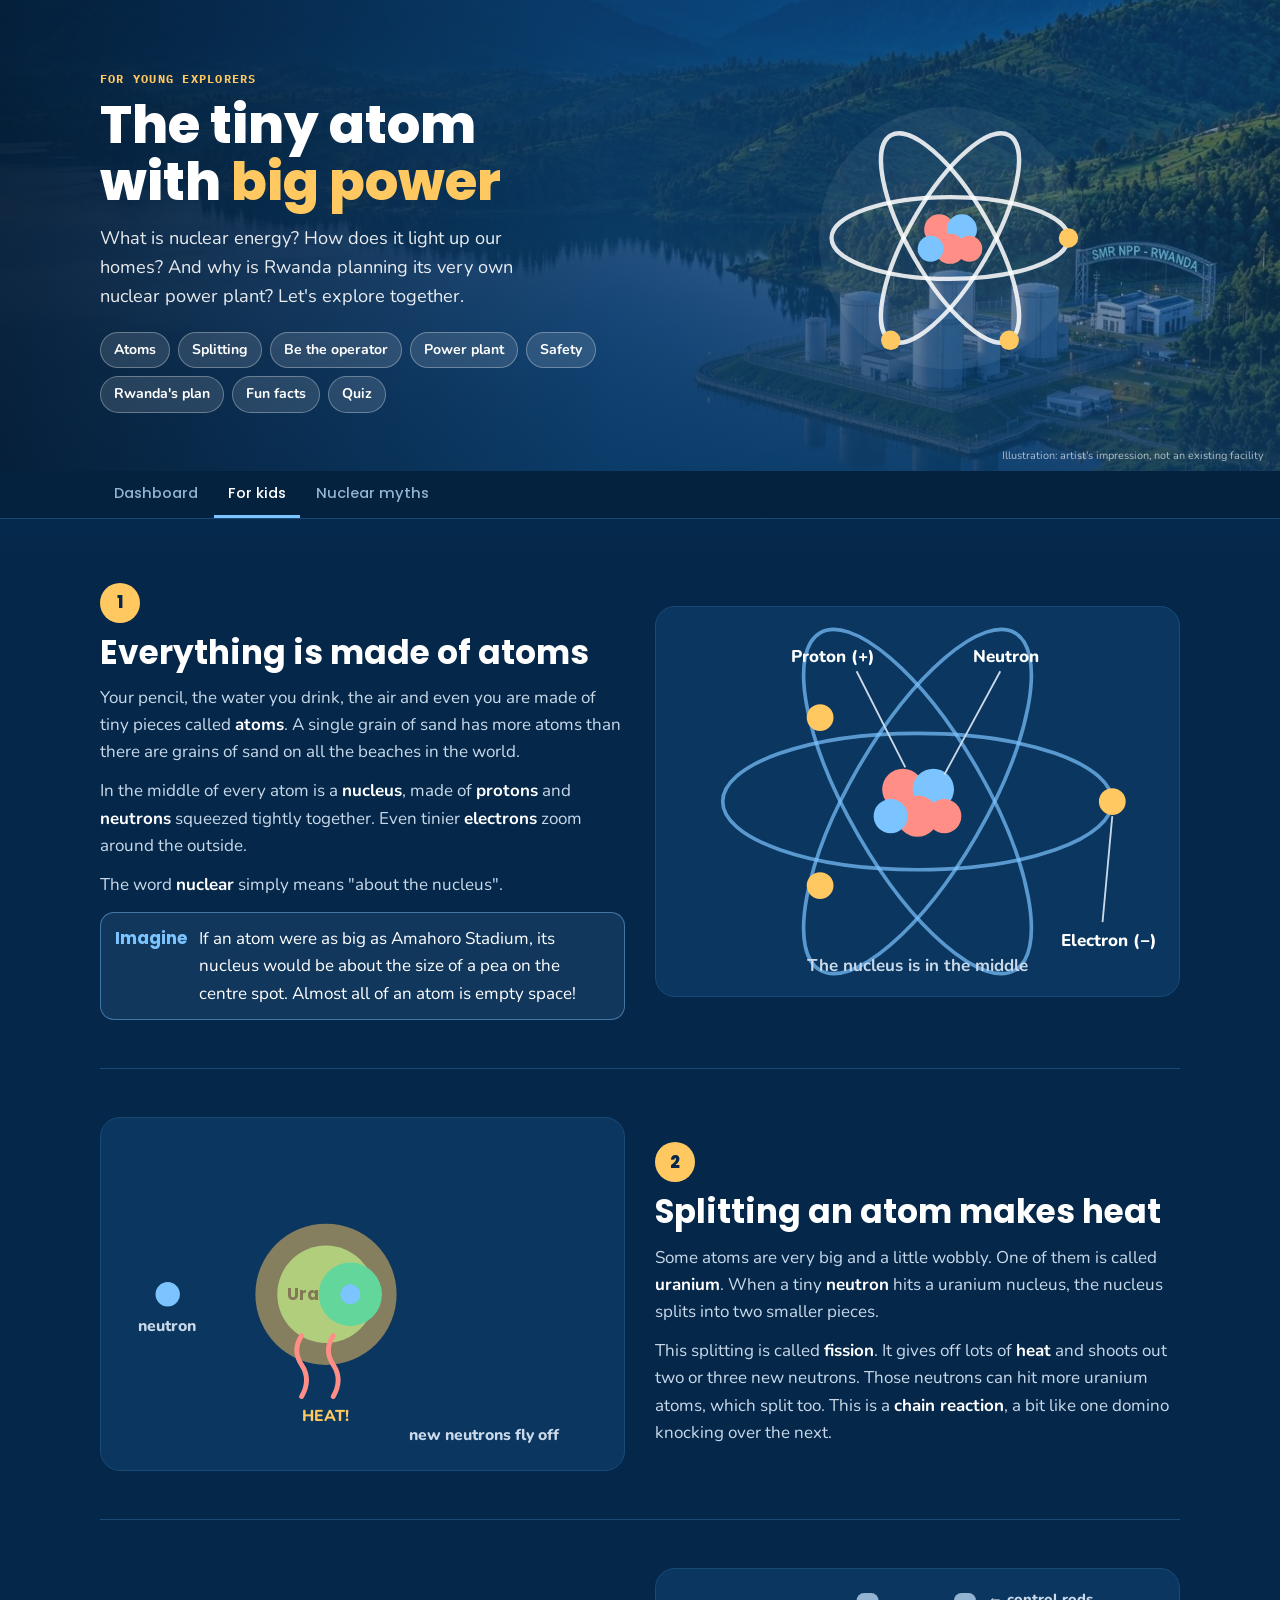
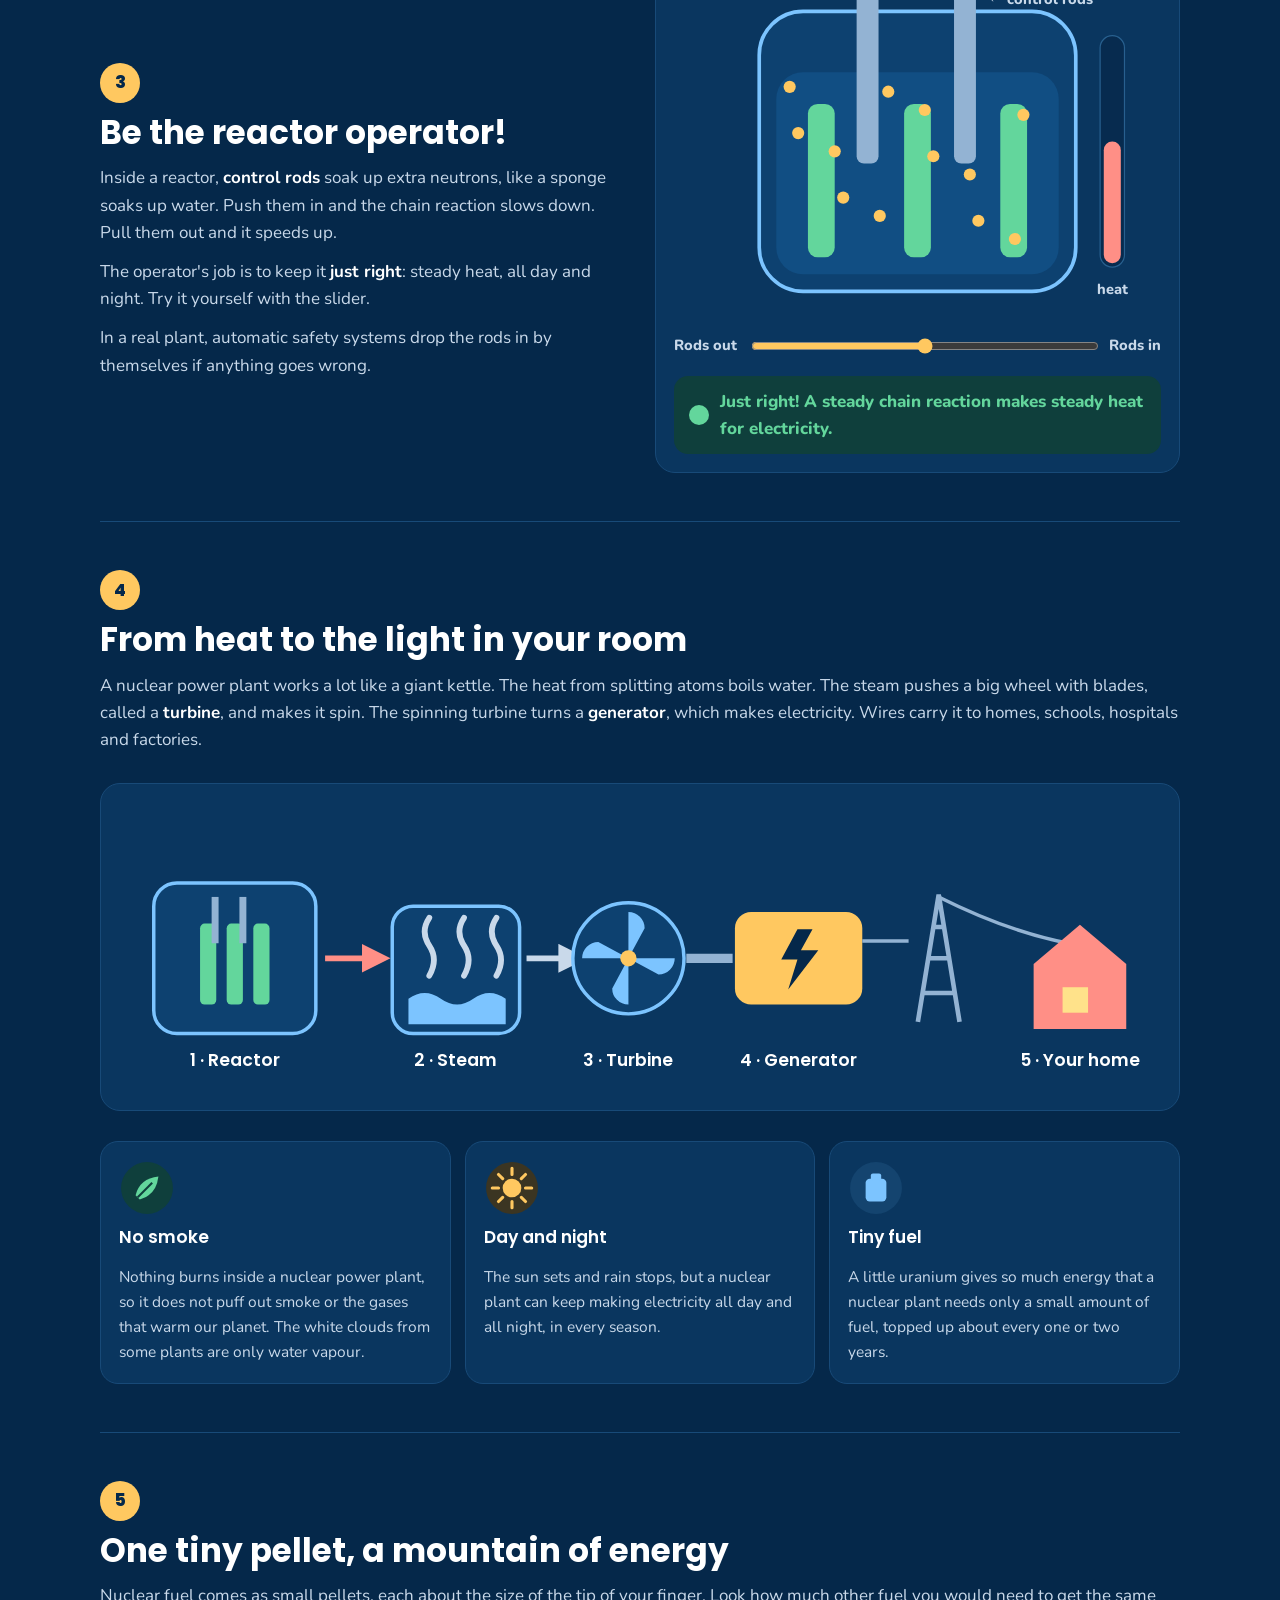
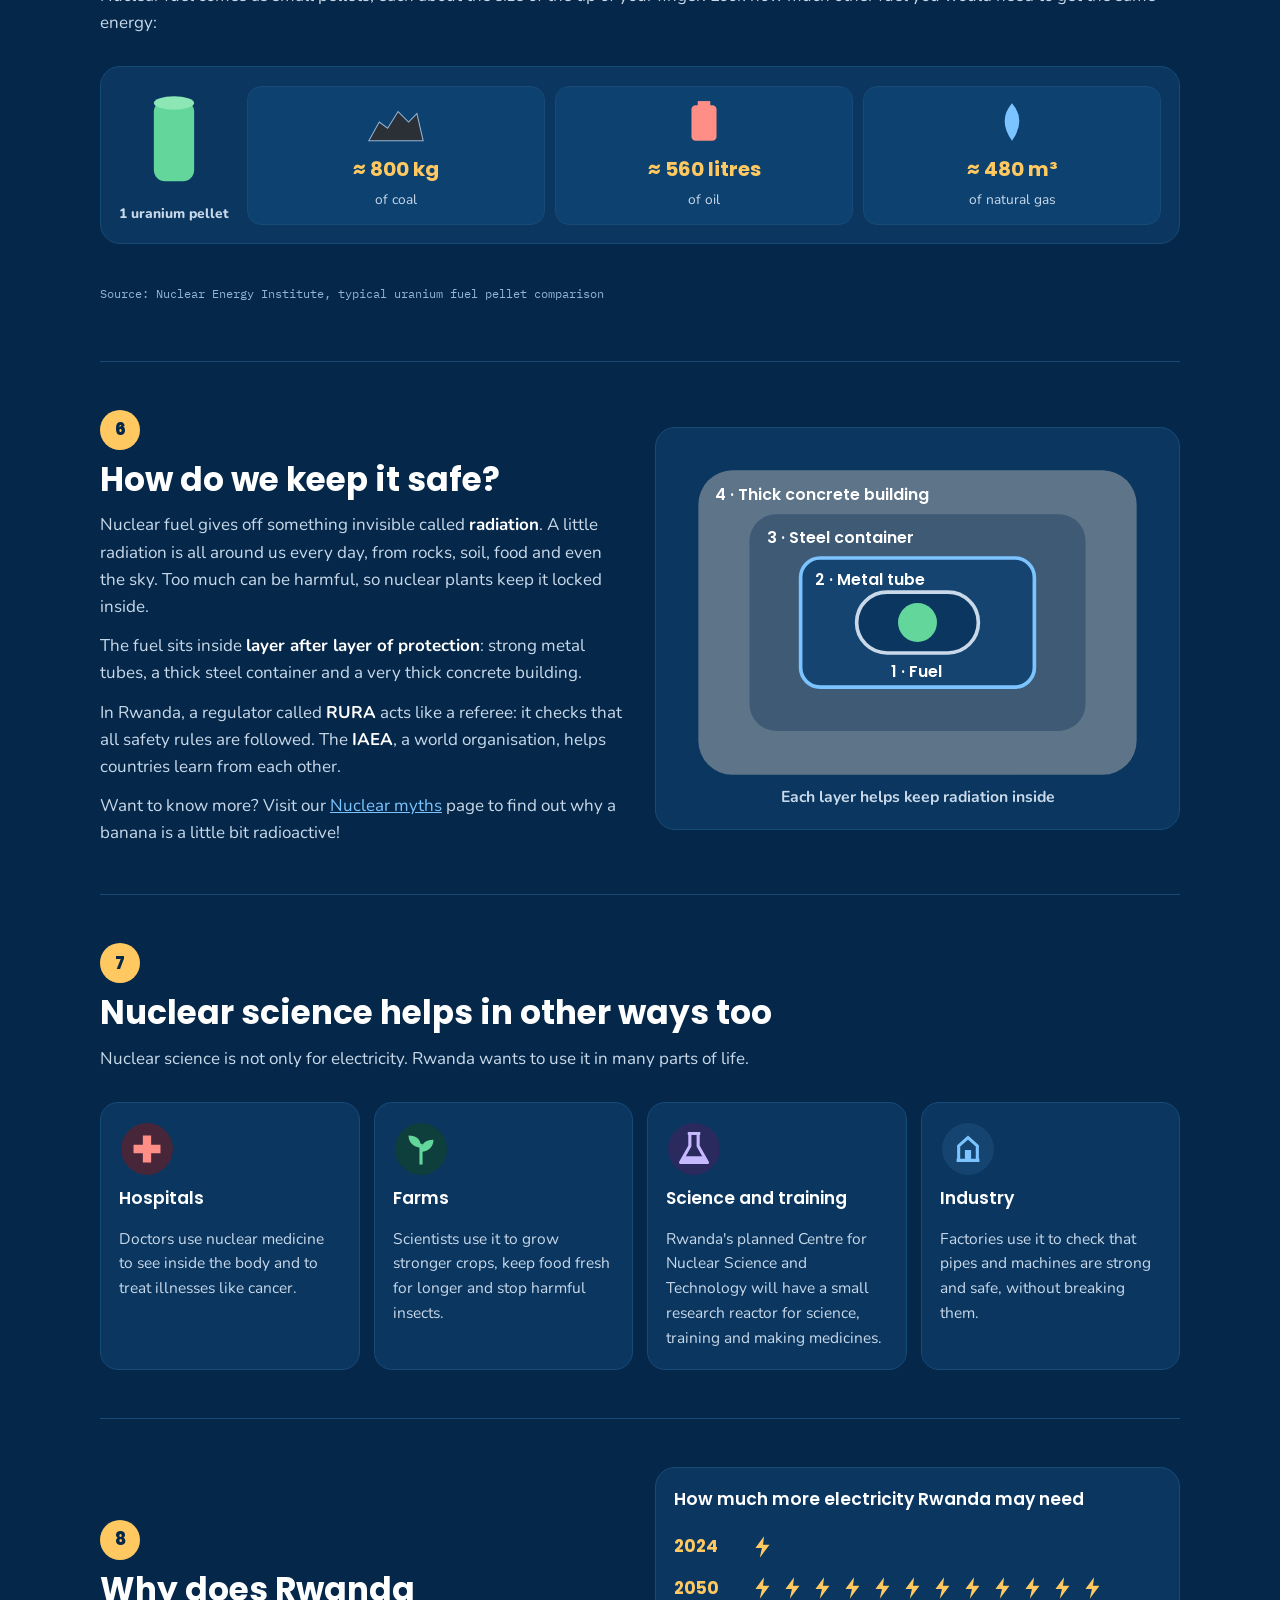
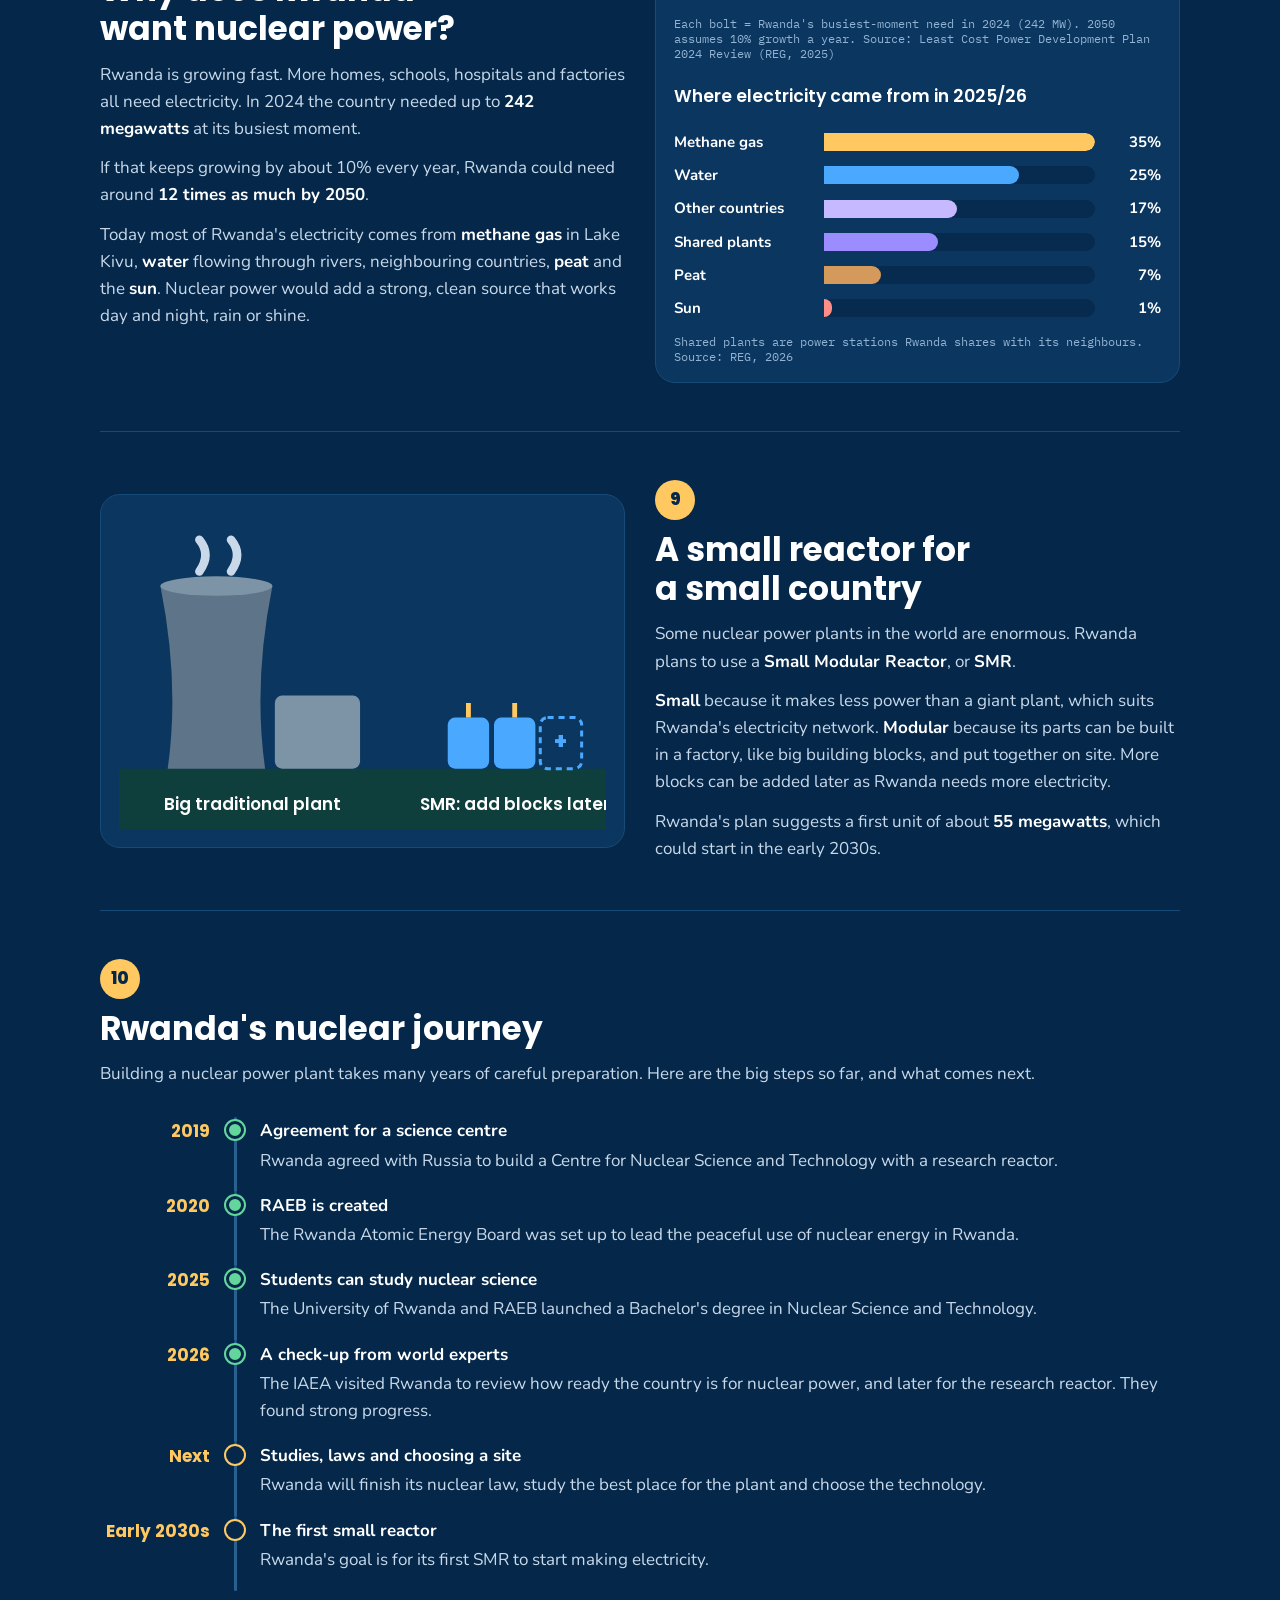
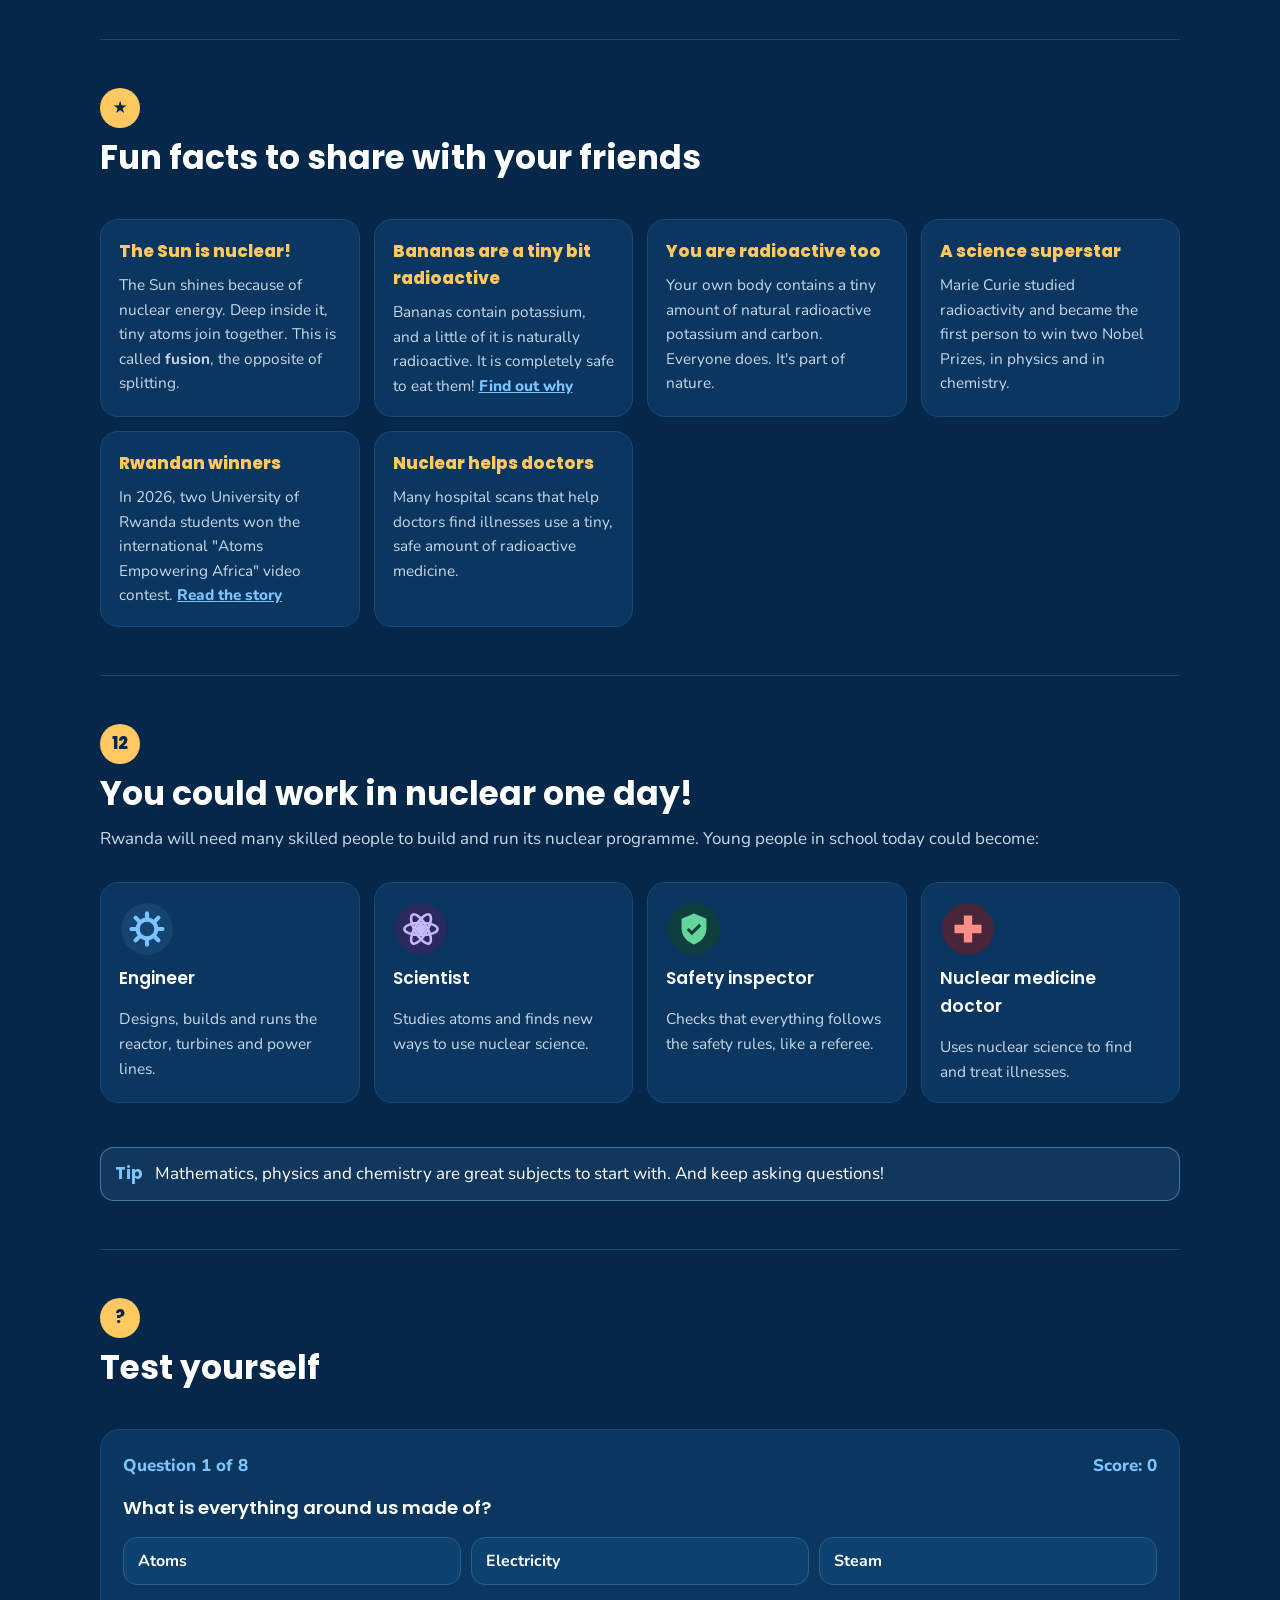
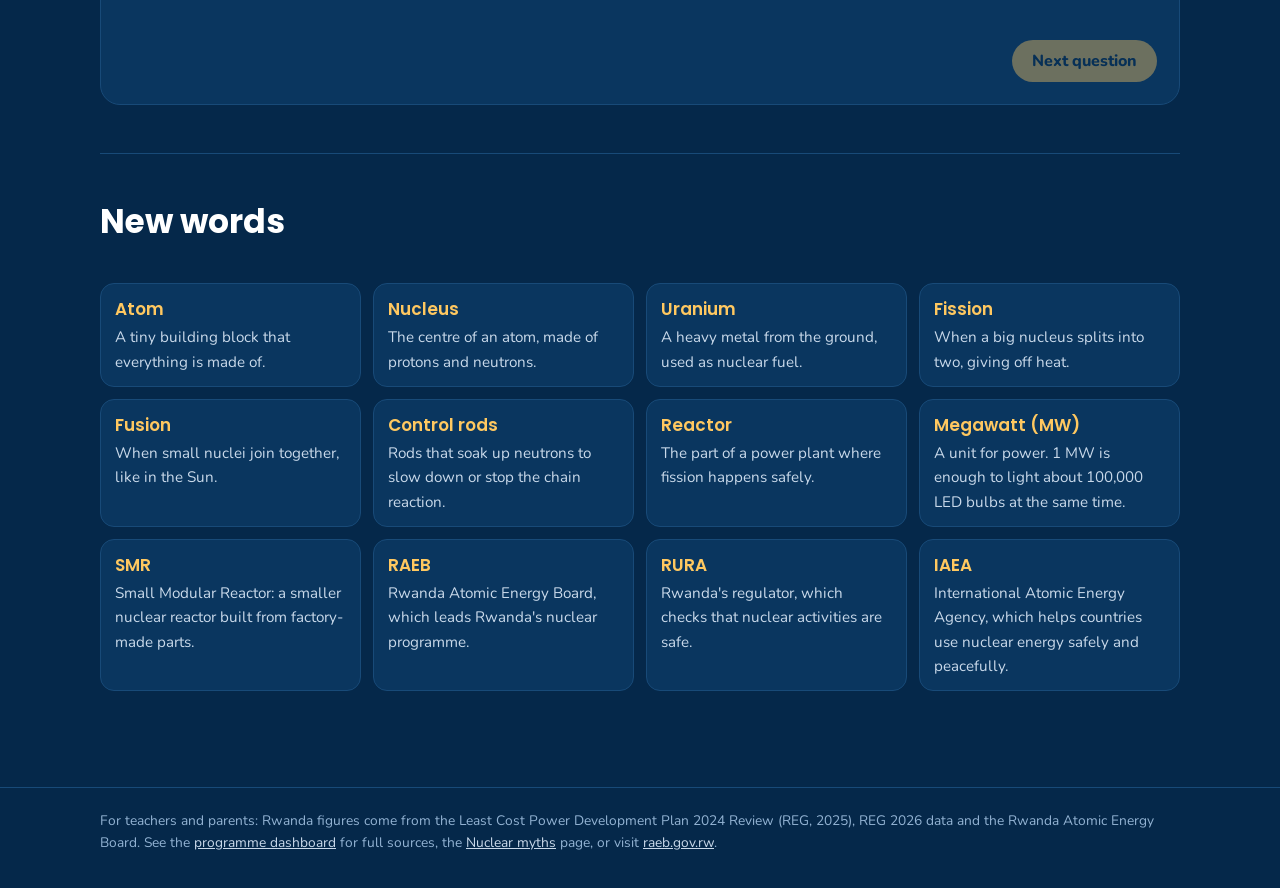
==== commit 7beffbff: "Redesign kids page in dashboard style; add Nuclear myths page; shared pages.css and site nav Co-Auth" ====
--- a/kids.html
+++ b/kids.html
@@ -6,104 +6,40 @@
 <meta name="description" content="Nuclear energy explained for young people, and how Rwanda is planning its first nuclear power plant.">
 <title>Nuclear Energy for Kids · Rwanda</title>
 <link rel="preconnect" href="https://fonts.googleapis.com">
-<link rel="stylesheet" href="https://fonts.googleapis.com/css2?family=Poppins:wght@600;700;800&family=Nunito:wght@400;600;700;800&display=swap">
+<link rel="stylesheet" href="https://fonts.googleapis.com/css2?family=Poppins:wght@500;600;700;800&family=Nunito:wght@400;600;700;800&family=IBM+Plex+Mono:wght@400;600&display=swap">
+<link rel="stylesheet" href="pages.css">
 <style>
-/* Layout: one long friendly story, chapter by chapter, each with a picture; bright brand blue with sunny accents */
-:root{
-  --blue:#1c75bc; --blue-d:#0e4f86; --blue-l:#e6f1fb; --sky:#f4f9ff;
-  --sun:#ffb81c; --leaf:#2fb36b; --coral:#ff6b5a; --violet:#7b61ff;
-  --ink:#10273d; --ink-2:#3e5568; --line:#d6e5f3; --card:#ffffff;
-  --f-head:"Poppins","Trebuchet MS",system-ui,sans-serif;
-  --f-body:"Nunito","Segoe UI",system-ui,sans-serif;
-  color-scheme:light;
-}
-*{box-sizing:border-box}
-html{scroll-behavior:smooth}
-body{margin:0;background:var(--sky);color:var(--ink);font-family:var(--f-body);font-size:17.5px;line-height:1.6}
-img,svg{max-width:100%}
-a{color:var(--blue)}
-.wrap{max-width:1040px;margin:0 auto;padding-inline:20px}
-/* header */
-.top{background:var(--blue);color:#fff;position:relative;overflow:hidden}
-.top::after{content:"";position:absolute;right:-120px;top:-120px;width:420px;height:420px;border-radius:50%;background:rgb(255 255 255 / .07)}
-.topbar{display:flex;justify-content:space-between;align-items:center;gap:12px;padding-block:14px;position:relative;z-index:1}
-.topbar a{color:#fff;font-weight:700;text-decoration:none;font-size:.95rem;background:rgb(255 255 255 / .14);padding:7px 14px;border-radius:999px}
-.topbar a:hover{background:rgb(255 255 255 / .24)}
-.topbar .brand{font-family:var(--f-head);font-weight:700;letter-spacing:.02em;font-size:.95rem;opacity:.9}
-.hero{display:grid;grid-template-columns:1.2fr 1fr;gap:24px;align-items:center;padding-block:26px 44px;position:relative;z-index:1}
-.hero h1{font-family:var(--f-head);font-weight:800;font-size:clamp(2rem,5vw,3.2rem);line-height:1.1;margin:0 0 14px;text-wrap:balance}
-.hero h1 span{color:var(--sun)}
-.hero p{font-size:1.15rem;margin:0 0 18px;max-width:34ch;color:rgb(255 255 255 / .92)}
-.chips{display:flex;flex-wrap:wrap;gap:8px}
-.chips a{background:#fff;color:var(--blue-d);font-weight:800;text-decoration:none;padding:7px 13px;border-radius:999px;font-size:.9rem}
-.chips a:hover{background:var(--sun)}
-.hero-art{display:flex;justify-content:center}
-/* chapters */
-main{padding-block:10px 40px}
-section.ch{display:grid;grid-template-columns:1fr 1fr;gap:28px;align-items:center;padding-block:46px;border-bottom:2px dashed var(--line)}
-section.ch:nth-of-type(even) .art{order:-1}
-section.ch.full{grid-template-columns:1fr}
-.num{display:inline-flex;align-items:center;justify-content:center;width:38px;height:38px;border-radius:50%;background:var(--sun);color:var(--ink);font-family:var(--f-head);font-weight:800;margin-bottom:8px}
-h2{font-family:var(--f-head);font-weight:800;font-size:clamp(1.5rem,3.4vw,2.1rem);line-height:1.2;margin:0 0 12px;color:var(--blue-d);text-wrap:balance}
-h3{font-family:var(--f-head);font-weight:700;font-size:1.1rem;margin:0 0 6px;color:var(--ink)}
-.txt p{margin:0 0 12px}
-.txt p:last-child{margin-bottom:0}
-.art{background:var(--card);border-radius:22px;padding:18px;box-shadow:0 6px 0 var(--line);border:2px solid var(--line);min-width:0}
-.art svg{display:block;width:100%;height:auto}
-.art figcaption{font-size:.88rem;color:var(--ink-2);text-align:center;margin-top:8px}
-figure{margin:0}
-.fact{display:flex;gap:12px;align-items:flex-start;background:#fff8e6;border:2px solid #ffe2a3;border-radius:16px;padding:12px 14px;margin-top:14px}
-.fact b{font-family:var(--f-head);color:#9a6400;white-space:nowrap}
-.cards{display:grid;grid-template-columns:repeat(auto-fit,minmax(220px,1fr));gap:14px;margin-top:6px}
-.card{background:var(--card);border:2px solid var(--line);border-radius:18px;padding:16px;display:flex;flex-direction:column;gap:6px;min-width:0}
-.card svg{width:54px;height:54px}
-.card p{margin:0;color:var(--ink-2);font-size:.98rem}
-/* steps */
-.steps{display:grid;grid-template-columns:repeat(5,1fr);gap:10px;margin-top:6px;counter-reset:s}
-.step{background:#fff;border:2px solid var(--line);border-radius:16px;padding:12px;text-align:center;font-size:.92rem;position:relative}
-.step b{display:block;font-family:var(--f-head);color:var(--blue-d)}
-/* timeline */
-.tl{display:flex;flex-direction:column;gap:0;margin-top:8px}
-.tl-item{display:grid;grid-template-columns:110px 26px 1fr;gap:12px;align-items:start}
-.tl-y{font-family:var(--f-head);font-weight:800;color:var(--blue);text-align:right;padding-top:2px}
-.tl-rail{position:relative;align-self:stretch;display:flex;justify-content:center}
-.tl-rail::before{content:"";position:absolute;top:0;bottom:0;width:4px;border-radius:2px;background:var(--line)}
-.tl-dot{position:relative;width:20px;height:20px;border-radius:50%;background:var(--leaf);border:4px solid #fff;box-shadow:0 0 0 2px var(--leaf);margin-top:4px}
-.tl-dot.next{background:#fff;box-shadow:0 0 0 2px var(--sun)}
-.tl-b{padding-bottom:18px}
-.tl-b p{margin:2px 0 0;color:var(--ink-2)}
-/* mix bars */
-.mix{display:flex;flex-direction:column;gap:9px}
-.mix-row{display:grid;grid-template-columns:130px 1fr 52px;gap:10px;align-items:center;font-weight:700;font-size:.95rem}
-.mix-track{height:20px;background:var(--blue-l);border-radius:0 10px 10px 0;position:relative;overflow:hidden}
-.mix-fill{position:absolute;inset:0 auto 0 0;border-radius:0 10px 10px 0}
-.mix-row span:last-child{text-align:right;font-variant-numeric:tabular-nums}
-/* quiz */
-.quiz{background:var(--card);border:2px solid var(--line);border-radius:22px;padding:22px;display:flex;flex-direction:column;gap:14px}
-.q{font-family:var(--f-head);font-weight:700;font-size:1.15rem}
-.opts{display:grid;grid-template-columns:repeat(auto-fit,minmax(200px,1fr));gap:10px}
-.opts button{font:700 1rem var(--f-body);text-align:left;background:var(--sky);border:2px solid var(--line);border-radius:14px;padding:12px 14px;cursor:pointer;color:var(--ink)}
-.opts button:hover{border-color:var(--blue)}
-.opts button.right{background:#e3f7ec;border-color:var(--leaf)}
-.opts button.wrong{background:#ffe9e6;border-color:var(--coral)}
-.opts button:disabled{cursor:default}
-.feedback{min-height:1.6em;font-weight:700}
-.qnav{display:flex;justify-content:space-between;align-items:center;gap:10px;flex-wrap:wrap}
-.btn{font:800 1rem var(--f-body);background:var(--blue);color:#fff;border:0;border-radius:999px;padding:10px 20px;cursor:pointer}
-.btn:disabled{opacity:.4;cursor:default}
-.score{font-weight:800;color:var(--blue-d)}
-/* glossary */
-dl.gl{display:grid;grid-template-columns:repeat(auto-fit,minmax(240px,1fr));gap:12px;margin:0}
-dl.gl div{background:#fff;border:2px solid var(--line);border-radius:16px;padding:12px 14px}
-dl.gl dt{font-family:var(--f-head);font-weight:700;color:var(--blue-d)}
-dl.gl dd{margin:2px 0 0;color:var(--ink-2);font-size:.96rem}
-footer{background:var(--blue-d);color:rgb(255 255 255 / .85);font-size:.88rem;padding-block:22px}
-footer a{color:#fff}
-button:focus-visible,a:focus-visible{outline:3px solid var(--sun);outline-offset:2px}
-/* animation */
+/* kids-only pieces */
+.stadium-note{display:flex;gap:10px;align-items:center;margin-top:10px;color:var(--ink-2);font-size:.92rem}
+.reactor-ui{display:flex;flex-direction:column;gap:14px}
+.slider-row{display:grid;grid-template-columns:auto 1fr auto;gap:12px;align-items:center;font-weight:800;font-size:.92rem;color:var(--ink-2)}
+input[type=range]{width:100%;accent-color:var(--sun);height:28px}
+.status{border-radius:14px;padding:12px 14px;font-weight:800;display:flex;gap:10px;align-items:center}
+.status.hot{background:#47263a;color:var(--coral)}
+.status.ok{background:#0f3f3c;color:var(--leaf)}
+.status.off{background:#14446f;color:var(--sky)}
+.status svg{flex:none;width:22px;height:22px}
+.status span{min-width:0;flex:1}
+.compare{display:grid;grid-template-columns:auto 1fr;gap:18px;align-items:center}
+.compare .eq{display:grid;grid-template-columns:repeat(3,1fr);gap:10px}
+.compare .eq div{background:var(--panel-2);border:1px solid var(--line);border-radius:14px;padding:12px;text-align:center}
+.compare .eq b{display:block;font-family:var(--f-head);font-size:1.25rem;color:var(--sun)}
+.compare .eq span{font-size:.86rem;color:var(--ink-2)}
+.pellet{display:flex;flex-direction:column;align-items:center;gap:6px;font-weight:800;color:var(--ink-2);font-size:.86rem}
+.growth{display:flex;flex-direction:column;gap:14px}
+.grow-row{display:grid;grid-template-columns:64px 1fr;gap:12px;align-items:center}
+.grow-row b{font-family:var(--f-head);color:var(--sun)}
+.bolts{display:flex;flex-wrap:wrap;gap:4px}
+.bolts svg{width:26px;height:26px}
+.funfacts{display:grid;grid-template-columns:repeat(auto-fit,minmax(240px,1fr));gap:14px}
+.ff{background:var(--panel);border:1px solid var(--line);border-radius:18px;padding:18px;display:flex;flex-direction:column;gap:8px}
+.ff .big{font-family:var(--f-head);font-weight:800;font-size:1.05rem;color:var(--sun)}
+.ff p{margin:0;color:var(--ink-2);font-size:.96rem}
+.ff a{font-weight:800}
 @media (prefers-reduced-motion:no-preference){
-  .spin{transform-origin:center;animation:spin 6s linear infinite}
-  .spin.r{animation-direction:reverse;animation-duration:9s}
+  .spin{transform-box:view-box;transform-origin:130px 130px;animation:spin 7s linear infinite}
+  .spin.r{animation-direction:reverse;animation-duration:10s}
+  .spin.s{animation-duration:13s}
   @keyframes spin{to{transform:rotate(360deg)}}
   .neutron-in{animation:nin 4s ease-in infinite}
   @keyframes nin{0%{transform:translateX(0);opacity:1}35%{transform:translateX(118px);opacity:1}40%,100%{opacity:0;transform:translateX(118px)}}
@@ -113,50 +49,47 @@
   .whole{animation:wh 4s infinite} @keyframes wh{0%,38%{opacity:1}42%,100%{opacity:0}}
   .n-out{animation:no 4s ease-out infinite} @keyframes no{0%,40%{opacity:0;transform:translate(0,0)}45%{opacity:1}100%{opacity:1;transform:translate(var(--dx),var(--dy))}}
   .flash{animation:fl 4s infinite} @keyframes fl{0%,38%{opacity:0}42%{opacity:1}70%,100%{opacity:0}}
-  .blade{transform-origin:330px 120px;animation:spin 2.5s linear infinite}
-  .steam{animation:st 2s ease-in-out infinite} @keyframes st{0%{opacity:.2;transform:translateY(6px)}50%{opacity:.9}100%{opacity:.2;transform:translateY(-6px)}}
+  .rot{transform-box:fill-box;transform-origin:center;animation:spin 2.2s linear infinite}
+  .steam{animation:st 2s ease-in-out infinite} @keyframes st{0%{opacity:.25;transform:translateY(6px)}50%{opacity:.95}100%{opacity:.25;transform:translateY(-6px)}}
+  .nd{animation:jig 1.6s ease-in-out infinite alternate}
+  @keyframes jig{to{transform:translate(var(--jx),var(--jy))}}
 }
 @media (prefers-reduced-motion:reduce){ .whole{opacity:0} .split-a{transform:translate(70px,-46px)} .split-b{transform:translate(70px,46px)} .n-out{transform:translate(var(--dx),var(--dy))} .flash{opacity:.35} .neutron-in{transform:translateX(70px)} }
-@media (max-width:760px){
-  .hero{grid-template-columns:1fr;padding-block:10px 32px}
-  .hero-art{order:-1}
-  .hero-art svg{width:200px}
-  section.ch{grid-template-columns:1fr;padding-block:34px}
-  section.ch:nth-of-type(even) .art{order:0}
-  .steps{grid-template-columns:1fr 1fr}
-  .tl-item{grid-template-columns:78px 22px 1fr}
-  .mix-row{grid-template-columns:100px 1fr 46px}
-}
+@media (max-width:760px){ .compare{grid-template-columns:1fr;justify-items:center} .compare .eq{grid-template-columns:1fr 1fr 1fr;width:100%} .compare .eq b{font-size:1.05rem} }
 </style>
 </head>
 <body>
 
-<header class="top">
-  <div class="wrap">
-    <div class="topbar">
-      <span class="brand">Rwanda Nuclear Power Programme</span>
-      <a href="index.html">← Dashboard</a>
-    </div>
-    <div class="hero">
-      <div>
-        <h1>The tiny atom with <span>big power</span></h1>
-        <p>What is nuclear energy, how does it make electricity, and why is Rwanda planning its own nuclear power plant? Let's find out together.</p>
-        <nav class="chips" aria-label="Chapters">
-          <a href="#atoms">Atoms</a><a href="#split">Splitting</a><a href="#plant">Power plant</a><a href="#safe">Safety</a><a href="#rwanda">Rwanda's plan</a><a href="#quiz">Quiz</a>
-        </nav>
-      </div>
-      <div class="hero-art" aria-hidden="true">
-        <svg viewBox="0 0 260 260" width="260" height="260">
-          <circle cx="130" cy="130" r="118" fill="rgb(255 255 255 / .08)"/>
-          <g class="spin"><ellipse cx="130" cy="130" rx="108" ry="38" fill="none" stroke="#fff" stroke-width="5" opacity=".9"/><circle cx="238" cy="130" r="10" fill="#ffb81c"/></g>
-          <g class="spin r" style="transform-box:fill-box"><g transform="rotate(60 130 130)"><ellipse cx="130" cy="130" rx="108" ry="38" fill="none" stroke="#fff" stroke-width="5" opacity=".9"/><circle cx="22" cy="130" r="10" fill="#ffb81c"/></g></g>
-          <g transform="rotate(-60 130 130)"><ellipse cx="130" cy="130" rx="108" ry="38" fill="none" stroke="#fff" stroke-width="5" opacity=".9"/><circle cx="130" cy="92" r="10" fill="#ffb81c"/></g>
-          <circle cx="120" cy="122" r="14" fill="#ff6b5a"/><circle cx="141" cy="122" r="14" fill="#7cc4ff"/><circle cx="130" cy="140" r="14" fill="#ff6b5a"/><circle cx="112" cy="140" r="12" fill="#7cc4ff"/><circle cx="148" cy="140" r="12" fill="#ff6b5a"/>
-        </svg>
-      </div>
-    </div>
-  </div>
+<header class="hero">
+  <div class="hero-inner">
+    <div>
+      <span class="eyebrow">For young explorers</span>
+      <h1>The tiny atom with <em>big power</em></h1>
+      <p class="lead">What is nuclear energy? How does it light up our homes? And why is Rwanda planning its very own nuclear power plant? Let's explore together.</p>
+      <nav class="chips" aria-label="Chapters">
+        <a href="#atoms">Atoms</a><a href="#split">Splitting</a><a href="#operator">Be the operator</a><a href="#plant">Power plant</a><a href="#safe">Safety</a><a href="#rwanda">Rwanda's plan</a><a href="#facts">Fun facts</a><a href="#quiz">Quiz</a>
+      </nav>
+    </div>
+    <div class="hero-art" aria-hidden="true">
+      <svg viewBox="0 0 260 260" width="280" height="280">
+        <circle cx="130" cy="130" r="122" fill="rgb(255 255 255 / .06)"/>
+        <g class="spin"><ellipse cx="130" cy="130" rx="110" ry="38" fill="none" stroke="#ffffff" stroke-opacity=".85" stroke-width="4"/><circle cx="240" cy="130" r="9" fill="#ffc860"/></g>
+        <g class="spin r"><ellipse cx="130" cy="130" rx="110" ry="38" fill="none" stroke="#ffffff" stroke-opacity=".85" stroke-width="4" transform="rotate(60 130 130)"/><circle cx="185" cy="225" r="9" fill="#ffc860"/></g>
+        <g class="spin s"><ellipse cx="130" cy="130" rx="110" ry="38" fill="none" stroke="#ffffff" stroke-opacity=".85" stroke-width="4" transform="rotate(-60 130 130)"/><circle cx="75" cy="225" r="9" fill="#ffc860"/></g>
+        <circle cx="120" cy="122" r="14" fill="#ff8f86"/><circle cx="141" cy="122" r="14" fill="#7cc4ff"/><circle cx="130" cy="140" r="14" fill="#ff8f86"/><circle cx="112" cy="140" r="12" fill="#7cc4ff"/><circle cx="148" cy="140" r="12" fill="#ff8f86"/>
+      </svg>
+    </div>
+  </div>
+  <span class="credit">Illustration: artist's impression, not an existing facility</span>
 </header>
+
+<nav class="sitebar" aria-label="Site">
+  <div class="sitebar-inner">
+    <a href="index.html">Dashboard</a>
+    <a href="kids.html" aria-current="page">For kids</a>
+    <a href="myths.html">Nuclear myths</a>
+  </div>
+</nav>
 
 <main class="wrap">
 
@@ -165,241 +98,262 @@
   <div class="txt">
     <span class="num">1</span>
     <h2>Everything is made of atoms</h2>
-    <p>Your pencil, the water you drink, the air and even you are made of tiny pieces called <b>atoms</b>. They are so small that a single grain of sand has more atoms than there are grains of sand on all the beaches in the world.</p>
-    <p>In the middle of every atom is a <b>nucleus</b>. It is made of <b>protons</b> and <b>neutrons</b> squeezed tightly together. Even tinier <b>electrons</b> zoom around the outside.</p>
+    <p>Your pencil, the water you drink, the air and even you are made of tiny pieces called <b>atoms</b>. A single grain of sand has more atoms than there are grains of sand on all the beaches in the world.</p>
+    <p>In the middle of every atom is a <b>nucleus</b>, made of <b>protons</b> and <b>neutrons</b> squeezed tightly together. Even tinier <b>electrons</b> zoom around the outside.</p>
     <p>The word <b>nuclear</b> simply means "about the nucleus".</p>
+    <div class="fact blue"><b>Imagine</b><span>If an atom were as big as Amahoro Stadium, its nucleus would be about the size of a pea on the centre spot. Almost all of an atom is empty space!</span></div>
   </div>
   <figure class="art">
-    <svg viewBox="0 0 400 280" role="img" aria-label="Drawing of an atom: protons and neutrons in the nucleus in the middle, electrons circling around it">
-      <g fill="none" stroke="#9cc6ec" stroke-width="3">
-        <ellipse cx="200" cy="140" rx="160" ry="56"/>
-        <ellipse cx="200" cy="140" rx="160" ry="56" transform="rotate(60 200 140)"/>
-        <ellipse cx="200" cy="140" rx="160" ry="56" transform="rotate(-60 200 140)"/>
+    <svg viewBox="0 0 400 290" role="img" aria-label="Drawing of an atom: protons and neutrons in the nucleus in the middle, electrons circling around it">
+      <g fill="none" stroke="#7cc4ff" stroke-opacity=".7" stroke-width="3">
+        <ellipse cx="200" cy="145" rx="160" ry="56"/>
+        <ellipse cx="200" cy="145" rx="160" ry="56" transform="rotate(60 200 145)"/>
+        <ellipse cx="200" cy="145" rx="160" ry="56" transform="rotate(-60 200 145)"/>
       </g>
-      <circle cx="360" cy="140" r="11" fill="#ffb81c"/><circle cx="120" cy="71" r="11" fill="#ffb81c"/><circle cx="120" cy="209" r="11" fill="#ffb81c"/>
-      <g><circle cx="188" cy="130" r="17" fill="#ff6b5a"/><circle cx="213" cy="130" r="17" fill="#1c75bc"/><circle cx="200" cy="152" r="17" fill="#ff6b5a"/><circle cx="178" cy="152" r="14" fill="#1c75bc"/><circle cx="222" cy="152" r="14" fill="#ff6b5a"/></g>
-      <g font-family="Nunito,sans-serif" font-weight="800" font-size="14" fill="#10273d">
-        <line x1="190" y1="112" x2="150" y2="34" stroke="#10273d" stroke-width="1.5"/><text x="96" y="28">Proton (+)</text>
-        <line x1="222" y1="118" x2="268" y2="34" stroke="#10273d" stroke-width="1.5"/><text x="246" y="28">Neutron</text>
-        <line x1="360" y1="152" x2="352" y2="238" stroke="#10273d" stroke-width="1.5"/><text x="318" y="258">Electron (−)</text>
-        <text x="148" y="272" fill="#3e5568" font-weight="700">The nucleus is in the middle</text>
+      <circle cx="360" cy="145" r="11" fill="#ffc860"/><circle cx="120" cy="76" r="11" fill="#ffc860"/><circle cx="120" cy="214" r="11" fill="#ffc860"/>
+      <circle cx="188" cy="135" r="17" fill="#ff8f86"/><circle cx="213" cy="135" r="17" fill="#7cc4ff"/><circle cx="200" cy="157" r="17" fill="#ff8f86"/><circle cx="178" cy="157" r="14" fill="#7cc4ff"/><circle cx="222" cy="157" r="14" fill="#ff8f86"/>
+      <g font-family="Nunito,sans-serif" font-weight="800" font-size="14" fill="#ffffff">
+        <line x1="190" y1="117" x2="150" y2="38" stroke="#c9d9ea" stroke-width="1.5"/><text x="96" y="30">Proton (+)</text>
+        <line x1="222" y1="123" x2="268" y2="38" stroke="#c9d9ea" stroke-width="1.5"/><text x="246" y="30">Neutron</text>
+        <line x1="360" y1="157" x2="352" y2="244" stroke="#c9d9ea" stroke-width="1.5"/><text x="318" y="264">Electron (−)</text>
+        <text x="200" y="284" text-anchor="middle" fill="#c9d9ea" font-weight="700">The nucleus is in the middle</text>
       </g>
     </svg>
   </figure>
 </section>
 
 <!-- 2 SPLITTING -->
-<section class="ch" id="split">
+<section class="ch flip" id="split">
   <div class="txt">
     <span class="num">2</span>
     <h2>Splitting an atom makes heat</h2>
     <p>Some atoms are very big and a little wobbly. One of them is called <b>uranium</b>. When a tiny <b>neutron</b> hits a uranium nucleus, the nucleus splits into two smaller pieces.</p>
-    <p>This splitting is called <b>fission</b>. It gives off lots of <b>heat</b> and also shoots out two or three new neutrons. Those neutrons can hit more uranium atoms, which split too. This is a <b>chain reaction</b>.</p>
-    <p>In a power plant, special <b>control rods</b> soak up extra neutrons, like a brake, so the chain reaction stays steady and calm.</p>
-    <div class="fact"><b>Wow!</b><span>One small uranium fuel pellet, about the size of the tip of your finger, gives about as much energy as a tonne of coal.</span></div>
+    <p>This splitting is called <b>fission</b>. It gives off lots of <b>heat</b> and shoots out two or three new neutrons. Those neutrons can hit more uranium atoms, which split too. This is a <b>chain reaction</b>, a bit like one domino knocking over the next.</p>
   </div>
   <figure class="art">
     <svg viewBox="0 0 400 260" role="img" aria-label="Animation: a neutron hits a uranium nucleus, which splits into two smaller atoms, releasing heat and new neutrons">
-      <circle class="neutron-in" cx="40" cy="130" r="10" fill="#1c75bc"/>
-      <text x="16" y="160" font-family="Nunito,sans-serif" font-weight="800" font-size="13" fill="#3e5568">neutron</text>
-      <g class="whole"><circle cx="170" cy="130" r="40" fill="#2fb36b"/><text x="170" y="135" text-anchor="middle" font-family="Poppins,sans-serif" font-weight="800" font-size="15" fill="#fff">Uranium</text></g>
-      <circle class="flash" cx="170" cy="130" r="58" fill="#ffb81c" opacity=".55"/>
-      <g class="split-a" style="transform-box:fill-box"><circle cx="190" cy="130" r="26" fill="#2fb36b"/></g>
-      <g class="split-b" style="transform-box:fill-box"><circle cx="190" cy="130" r="24" fill="#2fb36b"/></g>
-      <circle class="n-out" style="--dx:170px;--dy:-30px" cx="190" cy="130" r="8" fill="#1c75bc"/>
-      <circle class="n-out" style="--dx:180px;--dy:10px" cx="190" cy="130" r="8" fill="#1c75bc"/>
-      <circle class="n-out" style="--dx:160px;--dy:50px" cx="190" cy="130" r="8" fill="#1c75bc"/>
-      <g font-family="Nunito,sans-serif" font-weight="800" font-size="13" fill="#9a6400"><text x="150" y="232">HEAT!</text></g>
-      <path d="M150 214 q8 -14 0 -26 q-8 -12 0 -24" stroke="#ff6b5a" stroke-width="4" fill="none" stroke-linecap="round" class="steam"/>
-      <path d="M176 214 q8 -14 0 -26 q-8 -12 0 -24" stroke="#ff6b5a" stroke-width="4" fill="none" stroke-linecap="round" class="steam"/>
-      <text x="300" y="250" text-anchor="middle" font-family="Nunito,sans-serif" font-weight="800" font-size="13" fill="#3e5568">new neutrons fly off</text>
+      <circle class="neutron-in" cx="40" cy="130" r="10" fill="#7cc4ff"/>
+      <text x="16" y="160" font-family="Nunito,sans-serif" font-weight="800" font-size="13" fill="#c9d9ea">neutron</text>
+      <g class="whole"><circle cx="170" cy="130" r="40" fill="#63d69c"/><text x="170" y="135" text-anchor="middle" font-family="Poppins,sans-serif" font-weight="700" font-size="14" fill="#05284a">Uranium</text></g>
+      <circle class="flash" cx="170" cy="130" r="58" fill="#ffc860" opacity=".5"/>
+      <g class="split-a"><circle cx="190" cy="130" r="26" fill="#63d69c"/></g>
+      <g class="split-b"><circle cx="190" cy="130" r="24" fill="#63d69c"/></g>
+      <circle class="n-out" style="--dx:170px;--dy:-30px" cx="190" cy="130" r="8" fill="#7cc4ff"/>
+      <circle class="n-out" style="--dx:180px;--dy:10px" cx="190" cy="130" r="8" fill="#7cc4ff"/>
+      <circle class="n-out" style="--dx:160px;--dy:50px" cx="190" cy="130" r="8" fill="#7cc4ff"/>
+      <text x="150" y="234" font-family="Nunito,sans-serif" font-weight="800" font-size="13" fill="#ffc860">HEAT!</text>
+      <path d="M150 214 q8 -14 0 -26 q-8 -12 0 -24" stroke="#ff8f86" stroke-width="4" fill="none" stroke-linecap="round" class="steam"/>
+      <path d="M176 214 q8 -14 0 -26 q-8 -12 0 -24" stroke="#ff8f86" stroke-width="4" fill="none" stroke-linecap="round" class="steam"/>
+      <text x="300" y="250" text-anchor="middle" font-family="Nunito,sans-serif" font-weight="800" font-size="13" fill="#c9d9ea">new neutrons fly off</text>
     </svg>
   </figure>
 </section>
 
-<!-- 3 POWER PLANT -->
+<!-- 3 OPERATOR -->
+<section class="ch" id="operator">
+  <div class="txt">
+    <span class="num">3</span>
+    <h2>Be the reactor operator!</h2>
+    <p>Inside a reactor, <b>control rods</b> soak up extra neutrons, like a sponge soaks up water. Push them in and the chain reaction slows down. Pull them out and it speeds up.</p>
+    <p>The operator's job is to keep it <b>just right</b>: steady heat, all day and night. Try it yourself with the slider.</p>
+    <p>In a real plant, automatic safety systems drop the rods in by themselves if anything goes wrong.</p>
+  </div>
+  <figure class="art reactor-ui">
+    <svg id="reactor" viewBox="0 0 400 270" role="img" aria-label="Reactor with fuel rods and control rods. Move the slider to push control rods in or out.">
+      <rect x="70" y="20" width="260" height="230" rx="36" fill="#0d4170" stroke="#7cc4ff" stroke-width="3"/>
+      <rect x="84" y="70" width="232" height="166" rx="22" fill="#1c75bc" fill-opacity=".25"/>
+      <g fill="#63d69c"><rect x="110" y="96" width="22" height="126" rx="8"/><rect x="189" y="96" width="22" height="126" rx="8"/><rect x="268" y="96" width="22" height="126" rx="8"/></g>
+      <g id="rods" fill="#93b3d3"><rect x="150" y="-60" width="18" height="140" rx="6"/><rect x="230" y="-60" width="18" height="140" rx="6"/></g>
+      <g id="neutrons" fill="#ffc860"></g>
+      <g id="therm"><rect x="350" y="40" width="20" height="190" rx="10" fill="#072b4f" stroke="#28608f"/><rect id="heat" x="353" y="160" width="14" height="67" rx="7" fill="#ff8f86"/><text x="360" y="252" text-anchor="middle" font-family="Nunito,sans-serif" font-weight="800" font-size="12" fill="#c9d9ea">heat</text></g>
+      <text x="258" y="14" font-family="Nunito,sans-serif" font-weight="800" font-size="12" fill="#c9d9ea">← control rods</text>
+    </svg>
+    <div class="slider-row"><span>Rods out</span><input id="rodslider" type="range" min="0" max="100" value="50" aria-label="Control rod position"><span>Rods in</span></div>
+    <div id="status" class="status ok" aria-live="polite"></div>
+  </figure>
+</section>
+
+<!-- 4 POWER PLANT -->
 <section class="ch full" id="plant">
   <div class="txt">
-    <span class="num">3</span>
+    <span class="num">4</span>
     <h2>From heat to the light in your room</h2>
-    <p>A nuclear power plant works a lot like a giant kettle. The heat from splitting atoms boils water. The steam pushes a big wheel with blades, called a <b>turbine</b>, and makes it spin. The spinning turbine turns a <b>generator</b>, which makes electricity. Wires carry the electricity to homes, schools, hospitals and factories.</p>
+    <p>A nuclear power plant works a lot like a giant kettle. The heat from splitting atoms boils water. The steam pushes a big wheel with blades, called a <b>turbine</b>, and makes it spin. The spinning turbine turns a <b>generator</b>, which makes electricity. Wires carry it to homes, schools, hospitals and factories.</p>
   </div>
   <figure class="art">
-    <svg viewBox="0 0 900 250" role="img" aria-label="Diagram: the reactor heats water into steam, the steam spins a turbine, the turbine turns a generator, and power lines carry electricity to a house">
-      <g font-family="Poppins,sans-serif" font-weight="700" font-size="15" fill="#10273d" text-anchor="middle">
-        <!-- reactor -->
-        <rect x="30" y="70" width="140" height="130" rx="20" fill="#e6f1fb" stroke="#1c75bc" stroke-width="3"/>
-        <rect x="70" y="105" width="14" height="70" rx="4" fill="#2fb36b"/><rect x="93" y="105" width="14" height="70" rx="4" fill="#2fb36b"/><rect x="116" y="105" width="14" height="70" rx="4" fill="#2fb36b"/>
-        <rect x="80" y="82" width="6" height="40" fill="#5b6b78"/><rect x="104" y="82" width="6" height="40" fill="#5b6b78"/>
+    <svg viewBox="0 0 900 250" role="img" aria-label="The reactor heats water into steam, the steam spins a turbine, the turbine turns a generator, and power lines carry electricity to a house">
+      <defs>
+        <marker id="ar" viewBox="0 0 10 10" refX="5" refY="5" markerWidth="5" markerHeight="5" orient="auto"><path d="M0 0 L10 5 L0 10 z" fill="#ff8f86"/></marker>
+        <marker id="ar2" viewBox="0 0 10 10" refX="5" refY="5" markerWidth="5" markerHeight="5" orient="auto"><path d="M0 0 L10 5 L0 10 z" fill="#c9d9ea"/></marker>
+      </defs>
+      <g font-family="Poppins,sans-serif" font-weight="600" font-size="15" fill="#ffffff" text-anchor="middle">
+        <rect x="30" y="70" width="140" height="130" rx="20" fill="#0d4170" stroke="#7cc4ff" stroke-width="3"/>
+        <rect x="70" y="105" width="14" height="70" rx="4" fill="#63d69c"/><rect x="93" y="105" width="14" height="70" rx="4" fill="#63d69c"/><rect x="116" y="105" width="14" height="70" rx="4" fill="#63d69c"/>
+        <rect x="80" y="82" width="6" height="40" fill="#93b3d3"/><rect x="104" y="82" width="6" height="40" fill="#93b3d3"/>
         <text x="100" y="228">1 · Reactor</text>
-        <!-- arrow -->
-        <path d="M178 135 h44" stroke="#ff6b5a" stroke-width="5" marker-end="url(#ar)"/>
-        <!-- boiler -->
-        <rect x="236" y="90" width="110" height="110" rx="18" fill="#fff" stroke="#1c75bc" stroke-width="3"/>
+        <path d="M178 135 h44" stroke="#ff8f86" stroke-width="5" marker-end="url(#ar)"/>
+        <rect x="236" y="90" width="110" height="110" rx="18" fill="#0d4170" stroke="#7cc4ff" stroke-width="3"/>
         <path d="M250 170 q14 -10 28 0 t28 0 t28 0 v22 h-84 z" fill="#7cc4ff"/>
-        <path class="steam" d="M268 150 q8 -14 0 -26 q-8 -12 0 -24" stroke="#9cc6ec" stroke-width="5" fill="none" stroke-linecap="round"/>
-        <path class="steam" d="M298 150 q8 -14 0 -26 q-8 -12 0 -24" stroke="#9cc6ec" stroke-width="5" fill="none" stroke-linecap="round"/>
-        <path class="steam" d="M326 150 q8 -14 0 -26 q-8 -12 0 -24" stroke="#9cc6ec" stroke-width="5" fill="none" stroke-linecap="round"/>
+        <path class="steam" d="M268 150 q8 -14 0 -26 q-8 -12 0 -24" stroke="#c9d9ea" stroke-width="5" fill="none" stroke-linecap="round"/>
+        <path class="steam" d="M298 150 q8 -14 0 -26 q-8 -12 0 -24" stroke="#c9d9ea" stroke-width="5" fill="none" stroke-linecap="round"/>
+        <path class="steam" d="M326 150 q8 -14 0 -26 q-8 -12 0 -24" stroke="#c9d9ea" stroke-width="5" fill="none" stroke-linecap="round"/>
         <text x="291" y="228">2 · Steam</text>
-        <path d="M352 135 h40" stroke="#9cc6ec" stroke-width="5" marker-end="url(#ar2)"/>
-        <!-- turbine -->
-        <circle cx="440" cy="135" r="48" fill="#fff" stroke="#1c75bc" stroke-width="3"/>
-        <g style="transform-origin:440px 135px" class="spin"><path d="M440 135 l0 -40 a14 14 0 0 1 14 14 z M440 135 l40 0 a14 14 0 0 1 -14 14 z M440 135 l0 40 a14 14 0 0 1 -14 -14 z M440 135 l-40 0 a14 14 0 0 1 14 -14 z" fill="#1c75bc"/></g>
-        <circle cx="440" cy="135" r="7" fill="#ffb81c"/>
+        <path d="M352 135 h40" stroke="#c9d9ea" stroke-width="5" marker-end="url(#ar2)"/>
+        <circle cx="440" cy="135" r="48" fill="#0d4170" stroke="#7cc4ff" stroke-width="3"/>
+        <g class="rot"><path d="M440 135 l0 -40 a14 14 0 0 1 14 14 z M440 135 l40 0 a14 14 0 0 1 -14 14 z M440 135 l0 40 a14 14 0 0 1 -14 -14 z M440 135 l-40 0 a14 14 0 0 1 14 -14 z" fill="#7cc4ff"/></g>
+        <circle cx="440" cy="135" r="7" fill="#ffc860"/>
         <text x="440" y="228">3 · Turbine</text>
-        <path d="M490 135 h40" stroke="#5b6b78" stroke-width="8"/>
-        <!-- generator -->
-        <rect x="532" y="95" width="110" height="80" rx="14" fill="#ffb81c"/>
-        <path d="M586 110 l-14 26 h14 l-8 26 l26 -34 h-15 l10 -18 z" fill="#fff"/>
+        <path d="M490 135 h40" stroke="#93b3d3" stroke-width="8"/>
+        <rect x="532" y="95" width="110" height="80" rx="14" fill="#ffc860"/>
+        <path d="M586 110 l-14 26 h14 l-8 26 l26 -34 h-15 l10 -18 z" fill="#05284a"/>
         <text x="587" y="228">4 · Generator</text>
-        <!-- lines -->
-        <path d="M642 120 h40" stroke="#5b6b78" stroke-width="3"/>
-        <path d="M690 190 l18 -110 l18 110 M694 165 h28 M699 135 h18 M702 108 h12" stroke="#5b6b78" stroke-width="4" fill="none"/>
-        <path d="M708 82 q60 30 112 40" stroke="#5b6b78" stroke-width="3" fill="none"/>
-        <!-- house -->
-        <path d="M790 140 l40 -34 l40 34 v56 h-80 z" fill="#ff6b5a"/>
+        <path d="M642 120 h40" stroke="#93b3d3" stroke-width="3"/>
+        <path d="M690 190 l18 -110 l18 110 M694 165 h28 M699 135 h18 M702 108 h12" stroke="#93b3d3" stroke-width="4" fill="none"/>
+        <path d="M708 82 q60 30 112 40" stroke="#93b3d3" stroke-width="3" fill="none"/>
+        <path d="M790 140 l40 -34 l40 34 v56 h-80 z" fill="#ff8f86"/>
         <rect x="815" y="160" width="22" height="22" fill="#ffe28a"/>
         <text x="830" y="228">5 · Your home</text>
       </g>
-      <defs>
-        <marker id="ar" viewBox="0 0 10 10" refX="5" refY="5" markerWidth="5" markerHeight="5" orient="auto"><path d="M0 0 L10 5 L0 10 z" fill="#ff6b5a"/></marker>
-        <marker id="ar2" viewBox="0 0 10 10" refX="5" refY="5" markerWidth="5" markerHeight="5" orient="auto"><path d="M0 0 L10 5 L0 10 z" fill="#9cc6ec"/></marker>
-      </defs>
     </svg>
   </figure>
   <div class="cards">
     <div class="card">
-      <svg viewBox="0 0 54 54" aria-hidden="true"><circle cx="27" cy="27" r="25" fill="#e3f7ec"/><path d="M16 34 q4 -16 22 -18 q-2 18 -18 22 z" fill="#2fb36b"/><path d="M18 36 l14 -14" stroke="#fff" stroke-width="2"/></svg>
-      <h3>No smoke</h3>
-      <p>Nothing burns inside a nuclear power plant, so it does not puff out smoke or the gases that make the planet warmer. The white clouds you sometimes see are only water vapour.</p>
+      <svg class="ic" viewBox="0 0 54 54" aria-hidden="true"><circle cx="27" cy="27" r="25" fill="#0f3f3c"/><path d="M16 34 q4 -16 22 -18 q-2 18 -18 22 z" fill="#63d69c"/><path d="M18 36 l14 -14" stroke="#0f3f3c" stroke-width="2"/></svg>
+      <h3>No smoke</h3><p>Nothing burns inside a nuclear power plant, so it does not puff out smoke or the gases that warm our planet. The white clouds from some plants are only water vapour.</p>
     </div>
     <div class="card">
-      <svg viewBox="0 0 54 54" aria-hidden="true"><circle cx="27" cy="27" r="25" fill="#fff4d6"/><circle cx="27" cy="27" r="9" fill="#ffb81c"/><g stroke="#ffb81c" stroke-width="3" stroke-linecap="round"><path d="M27 8v6M27 40v6M8 27h6M40 27h6M14 14l4 4M36 36l4 4M40 14l-4 4M14 40l4-4"/></g></svg>
-      <h3>Day and night</h3>
-      <p>The sun sets and rain stops, but a nuclear plant can keep making electricity all day and all night, in every season.</p>
+      <svg class="ic" viewBox="0 0 54 54" aria-hidden="true"><circle cx="27" cy="27" r="25" fill="#3b3522"/><circle cx="27" cy="27" r="9" fill="#ffc860"/><g stroke="#ffc860" stroke-width="3" stroke-linecap="round"><path d="M27 8v6M27 40v6M8 27h6M40 27h6M14 14l4 4M36 36l4 4M40 14l-4 4M14 40l4-4"/></g></svg>
+      <h3>Day and night</h3><p>The sun sets and rain stops, but a nuclear plant can keep making electricity all day and all night, in every season.</p>
     </div>
     <div class="card">
-      <svg viewBox="0 0 54 54" aria-hidden="true"><circle cx="27" cy="27" r="25" fill="#e6f1fb"/><rect x="17" y="18" width="20" height="22" rx="4" fill="#1c75bc"/><rect x="22" y="13" width="10" height="7" rx="2" fill="#1c75bc"/></svg>
-      <h3>Tiny fuel</h3>
-      <p>Because a little uranium gives so much energy, a nuclear plant needs only a small amount of fuel. New fuel is added only every year or two.</p>
-    </div>
-  </div>
-</section>
-
-<!-- 4 SAFETY -->
+      <svg class="ic" viewBox="0 0 54 54" aria-hidden="true"><circle cx="27" cy="27" r="25" fill="#14446f"/><rect x="17" y="18" width="20" height="22" rx="4" fill="#7cc4ff"/><rect x="22" y="13" width="10" height="7" rx="2" fill="#7cc4ff"/></svg>
+      <h3>Tiny fuel</h3><p>A little uranium gives so much energy that a nuclear plant needs only a small amount of fuel, topped up about every one or two years.</p>
+    </div>
+  </div>
+</section>
+
+<!-- 5 PELLET -->
+<section class="ch full" id="pellet">
+  <div class="txt">
+    <span class="num">5</span>
+    <h2>One tiny pellet, a mountain of energy</h2>
+    <p>Nuclear fuel comes as small pellets, each about the size of the tip of your finger. Look how much other fuel you would need to get the same energy:</p>
+  </div>
+  <div class="art compare">
+    <div class="pellet">
+      <svg viewBox="0 0 80 100" width="90" height="112" aria-hidden="true"><rect x="22" y="14" width="36" height="72" rx="10" fill="#63d69c"/><ellipse cx="40" cy="16" rx="18" ry="6" fill="#8ce6b5"/></svg>
+      1 uranium pellet
+    </div>
+    <div class="eq">
+      <div><svg viewBox="0 0 60 44" width="64" height="46" aria-hidden="true"><path d="M4 40 l10 -18 l8 6 l10 -16 l10 10 l8 -8 l6 26 z" fill="#2b2f36" stroke="#93b3d3"/></svg><b>≈ 800 kg</b><span>of coal</span></div>
+      <div><svg viewBox="0 0 60 44" width="64" height="46" aria-hidden="true"><rect x="18" y="6" width="24" height="34" rx="4" fill="#ff8f86"/><rect x="24" y="2" width="12" height="6" fill="#ff8f86"/></svg><b>≈ 560 litres</b><span>of oil</span></div>
+      <div><svg viewBox="0 0 60 44" width="64" height="46" aria-hidden="true"><path d="M30 4 q14 16 0 36 q-14 -20 0 -36 z" fill="#7cc4ff"/></svg><b>≈ 480 m³</b><span>of natural gas</span></div>
+    </div>
+  </div>
+  <p class="src">Source: Nuclear Energy Institute, typical uranium fuel pellet comparison</p>
+</section>
+
+<!-- 6 SAFETY -->
 <section class="ch" id="safe">
   <div class="txt">
-    <span class="num">4</span>
+    <span class="num">6</span>
     <h2>How do we keep it safe?</h2>
-    <p>Nuclear fuel gives off something invisible called <b>radiation</b>. A little radiation is all around us every day, from rocks, the ground and even the sky. Too much can be harmful, so nuclear plants keep it locked inside.</p>
-    <p>The fuel sits inside <b>layer after layer of protection</b>: strong metal tubes, a thick steel container and a very thick concrete building. Plants also have many ways to shut down safely and keep cool.</p>
-    <p>Highly trained people run the plant, and in Rwanda a <b>regulator</b> called <b>RURA</b> acts like a referee: it checks that all the safety rules are followed. The <b>IAEA</b>, a world organisation, helps countries learn from each other.</p>
-    <p>Used fuel is a small amount of solid material. It is stored carefully in strong containers, away from people.</p>
+    <p>Nuclear fuel gives off something invisible called <b>radiation</b>. A little radiation is all around us every day, from rocks, soil, food and even the sky. Too much can be harmful, so nuclear plants keep it locked inside.</p>
+    <p>The fuel sits inside <b>layer after layer of protection</b>: strong metal tubes, a thick steel container and a very thick concrete building.</p>
+    <p>In Rwanda, a regulator called <b>RURA</b> acts like a referee: it checks that all safety rules are followed. The <b>IAEA</b>, a world organisation, helps countries learn from each other.</p>
+    <p>Want to know more? Visit our <a href="myths.html">Nuclear myths</a> page to find out why a banana is a little bit radioactive!</p>
   </div>
   <figure class="art">
-    <svg viewBox="0 0 400 300" role="img" aria-label="Layers of protection around nuclear fuel: fuel pellet, metal tube, steel container, concrete building">
-      <rect x="20" y="20" width="360" height="250" rx="28" fill="#cfd8e0"/>
-      <rect x="62" y="56" width="276" height="178" rx="22" fill="#9aa9b6"/>
-      <rect x="104" y="92" width="192" height="106" rx="16" fill="#e6f1fb" stroke="#1c75bc" stroke-width="3"/>
-      <rect x="150" y="120" width="100" height="50" rx="25" fill="#fff" stroke="#5b6b78" stroke-width="3"/>
-      <circle cx="200" cy="145" r="16" fill="#2fb36b"/>
-      <g font-family="Poppins,sans-serif" font-weight="700" font-size="13" fill="#10273d">
+    <svg viewBox="0 0 400 300" role="img" aria-label="Layers of protection around nuclear fuel: fuel, metal tube, steel container, concrete building">
+      <rect x="20" y="20" width="360" height="250" rx="28" fill="#5e7488"/>
+      <rect x="62" y="56" width="276" height="178" rx="22" fill="#3e5a74"/>
+      <rect x="104" y="92" width="192" height="106" rx="16" fill="#14446f" stroke="#7cc4ff" stroke-width="3"/>
+      <rect x="150" y="120" width="100" height="50" rx="25" fill="#0a365f" stroke="#c9d9ea" stroke-width="3"/>
+      <circle cx="200" cy="145" r="16" fill="#63d69c"/>
+      <g font-family="Poppins,sans-serif" font-weight="600" font-size="13" fill="#ffffff">
         <text x="34" y="44">4 · Thick concrete building</text>
-        <text x="76" y="80" fill="#fff">3 · Steel container</text>
+        <text x="76" y="80">3 · Steel container</text>
         <text x="116" y="114">2 · Metal tube</text>
         <text x="178" y="190">1 · Fuel</text>
       </g>
-      <text x="200" y="292" text-anchor="middle" font-family="Nunito,sans-serif" font-weight="700" font-size="13" fill="#3e5568">Each layer helps keep radiation inside</text>
+      <text x="200" y="292" text-anchor="middle" font-family="Nunito,sans-serif" font-weight="700" font-size="13" fill="#c9d9ea">Each layer helps keep radiation inside</text>
     </svg>
   </figure>
 </section>
 
-<!-- 5 HELPERS -->
-<section class="ch full" id="helpers">
-  <div class="txt">
-    <span class="num">5</span>
+<!-- 7 OTHER USES -->
+<section class="ch full" id="uses">
+  <div class="txt">
+    <span class="num">7</span>
     <h2>Nuclear science helps in other ways too</h2>
     <p>Nuclear science is not only for electricity. Rwanda wants to use it in many parts of life.</p>
   </div>
   <div class="cards">
-    <div class="card">
-      <svg viewBox="0 0 54 54" aria-hidden="true"><circle cx="27" cy="27" r="25" fill="#ffe9e6"/><path d="M23 14h8v9h9v8h-9v9h-8v-9h-9v-8h9z" fill="#ff6b5a"/></svg>
-      <h3>Hospitals</h3><p>Doctors use nuclear medicine to take pictures inside the body and to treat illnesses like cancer.</p>
-    </div>
-    <div class="card">
-      <svg viewBox="0 0 54 54" aria-hidden="true"><circle cx="27" cy="27" r="25" fill="#e3f7ec"/><path d="M27 42V22" stroke="#2fb36b" stroke-width="3"/><path d="M27 26 q-12 -2 -12 -12 q12 0 12 12 M27 30 q12 -2 12 -12 q-12 0 -12 12" fill="#2fb36b"/></svg>
-      <h3>Farms</h3><p>Scientists use it to grow stronger crops, keep food fresh for longer and stop harmful insects.</p>
-    </div>
-    <div class="card">
-      <svg viewBox="0 0 54 54" aria-hidden="true"><circle cx="27" cy="27" r="25" fill="#efeaff"/><path d="M21 12h12M23 12v12l-9 16h26l-9-16V12" fill="none" stroke="#7b61ff" stroke-width="3" stroke-linejoin="round"/><path d="M18 34h18l3 6H15z" fill="#7b61ff"/></svg>
-      <h3>Science and training</h3><p>Rwanda's planned Centre for Nuclear Science and Technology will have a small research reactor for science, training and making medicines.</p>
-    </div>
-    <div class="card">
-      <svg viewBox="0 0 54 54" aria-hidden="true"><circle cx="27" cy="27" r="25" fill="#e6f1fb"/><path d="M16 38h22M18 38V24l9-8 9 8v14" fill="none" stroke="#1c75bc" stroke-width="3"/><rect x="24" y="28" width="6" height="10" fill="#1c75bc"/></svg>
-      <h3>Industry</h3><p>Factories use it to check that pipes and machines are strong and safe without breaking them.</p>
-    </div>
-  </div>
-</section>
-
-<!-- 6 RWANDA -->
+    <div class="card"><svg class="ic" viewBox="0 0 54 54" aria-hidden="true"><circle cx="27" cy="27" r="25" fill="#47263a"/><path d="M23 14h8v9h9v8h-9v9h-8v-9h-9v-8h9z" fill="#ff8f86"/></svg><h3>Hospitals</h3><p>Doctors use nuclear medicine to see inside the body and to treat illnesses like cancer.</p></div>
+    <div class="card"><svg class="ic" viewBox="0 0 54 54" aria-hidden="true"><circle cx="27" cy="27" r="25" fill="#0f3f3c"/><path d="M27 42V22" stroke="#63d69c" stroke-width="3"/><path d="M27 26 q-12 -2 -12 -12 q12 0 12 12 M27 30 q12 -2 12 -12 q-12 0 -12 12" fill="#63d69c"/></svg><h3>Farms</h3><p>Scientists use it to grow stronger crops, keep food fresh for longer and stop harmful insects.</p></div>
+    <div class="card"><svg class="ic" viewBox="0 0 54 54" aria-hidden="true"><circle cx="27" cy="27" r="25" fill="#2a2a5e"/><path d="M21 12h12M23 12v12l-9 16h26l-9-16V12" fill="none" stroke="#c7b9ff" stroke-width="3" stroke-linejoin="round"/><path d="M18 34h18l3 6H15z" fill="#c7b9ff"/></svg><h3>Science and training</h3><p>Rwanda's planned Centre for Nuclear Science and Technology will have a small research reactor for science, training and making medicines.</p></div>
+    <div class="card"><svg class="ic" viewBox="0 0 54 54" aria-hidden="true"><circle cx="27" cy="27" r="25" fill="#14446f"/><path d="M16 38h22M18 38V24l9-8 9 8v14" fill="none" stroke="#7cc4ff" stroke-width="3"/><rect x="24" y="28" width="6" height="10" fill="#7cc4ff"/></svg><h3>Industry</h3><p>Factories use it to check that pipes and machines are strong and safe, without breaking them.</p></div>
+  </div>
+</section>
+
+<!-- 8 RWANDA -->
 <section class="ch" id="rwanda">
   <div class="txt">
-    <span class="num">6</span>
+    <span class="num">8</span>
     <h2>Why does Rwanda want nuclear power?</h2>
-    <p>Rwanda is growing fast. More homes, schools, hospitals and factories all need electricity. In 2024 the country needed up to <b>242 megawatts</b> at its busiest moment. If that keeps growing by about 10% every year, Rwanda could need around <b>12 times as much by 2050</b>.</p>
-    <p>Today Rwanda's electricity comes mostly from <b>methane gas</b> taken from Lake Kivu, from <b>water</b> flowing through rivers (hydropower), from neighbouring countries, from <b>peat</b> and from the <b>sun</b>.</p>
-    <p>Nuclear power would add a strong, clean source that works day and night, rain or shine.</p>
-    <p class="src" style="font-size:.85rem;color:var(--ink-2)">Sources: Least Cost Power Development Plan 2024 Review (REG, 2025); REG, 2026</p>
-  </div>
-  <figure class="art">
-    <h3 style="margin-bottom:12px">Where Rwanda's electricity came from (2025/26)</h3>
-    <div class="mix" role="img" aria-label="Share of electricity by source in 2025/26: methane gas 35%, water 25%, from other countries 17%, shared plants with neighbours 15%, peat 7%, sun 1%">
-      <div class="mix-row"><span>Methane gas</span><span class="mix-track"><span class="mix-fill" style="width:100%;background:#ffb81c"></span></span><span>35%</span></div>
-      <div class="mix-row"><span>Water</span><span class="mix-track"><span class="mix-fill" style="width:72%;background:#1c75bc"></span></span><span>25%</span></div>
-      <div class="mix-row"><span>Other countries</span><span class="mix-track"><span class="mix-fill" style="width:49%;background:#7b61ff"></span></span><span>17%</span></div>
-      <div class="mix-row"><span>Shared plants</span><span class="mix-track"><span class="mix-fill" style="width:42%;background:#9b8cff"></span></span><span>15%</span></div>
-      <div class="mix-row"><span>Peat</span><span class="mix-track"><span class="mix-fill" style="width:21%;background:#a0703a"></span></span><span>7%</span></div>
-      <div class="mix-row"><span>Sun</span><span class="mix-track"><span class="mix-fill" style="width:3%;background:#ff6b5a"></span></span><span>1%</span></div>
-    </div>
-    <figcaption>Shared plants are power stations Rwanda shares with its neighbours.</figcaption>
-  </figure>
-</section>
-
-<!-- 7 SMR -->
-<section class="ch" id="smr">
-  <div class="txt">
-    <span class="num">7</span>
+    <p>Rwanda is growing fast. More homes, schools, hospitals and factories all need electricity. In 2024 the country needed up to <b>242 megawatts</b> at its busiest moment.</p>
+    <p>If that keeps growing by about 10% every year, Rwanda could need around <b>12 times as much by 2050</b>.</p>
+    <p>Today most of Rwanda's electricity comes from <b>methane gas</b> in Lake Kivu, <b>water</b> flowing through rivers, neighbouring countries, <b>peat</b> and the <b>sun</b>. Nuclear power would add a strong, clean source that works day and night, rain or shine.</p>
+  </div>
+  <div class="art growth">
+    <h3>How much more electricity Rwanda may need</h3>
+    <div class="grow-row"><b>2024</b><div class="bolts" id="b2024"></div></div>
+    <div class="grow-row"><b>2050</b><div class="bolts" id="b2050"></div></div>
+    <p class="src" style="margin:0">Each bolt = Rwanda's busiest-moment need in 2024 (242 MW). 2050 assumes 10% growth a year. Source: Least Cost Power Development Plan 2024 Review (REG, 2025)</p>
+    <h3 style="margin-top:8px">Where electricity came from in 2025/26</h3>
+    <div class="bars" role="img" aria-label="Methane gas 35%, water 25%, other countries 17%, shared plants 15%, peat 7%, sun 1%">
+      <div class="bar-row"><span>Methane gas</span><span class="bar-track"><span class="bar-fill" style="width:100%;background:#ffc860"></span></span><span>35%</span></div>
+      <div class="bar-row"><span>Water</span><span class="bar-track"><span class="bar-fill" style="width:72%;background:#4aa8ff"></span></span><span>25%</span></div>
+      <div class="bar-row"><span>Other countries</span><span class="bar-track"><span class="bar-fill" style="width:49%;background:#c7b9ff"></span></span><span>17%</span></div>
+      <div class="bar-row"><span>Shared plants</span><span class="bar-track"><span class="bar-fill" style="width:42%;background:#9b8cff"></span></span><span>15%</span></div>
+      <div class="bar-row"><span>Peat</span><span class="bar-track"><span class="bar-fill" style="width:21%;background:#d39a5c"></span></span><span>7%</span></div>
+      <div class="bar-row"><span>Sun</span><span class="bar-track"><span class="bar-fill" style="width:3%;background:#ff8f86"></span></span><span>1%</span></div>
+    </div>
+    <p class="src" style="margin:0">Shared plants are power stations Rwanda shares with its neighbours. Source: REG, 2026</p>
+  </div>
+</section>
+
+<!-- 9 SMR -->
+<section class="ch flip" id="smr">
+  <div class="txt">
+    <span class="num">9</span>
     <h2>A small reactor for a small country</h2>
     <p>Some nuclear power plants in the world are enormous. Rwanda plans to use a <b>Small Modular Reactor</b>, or <b>SMR</b>.</p>
-    <p><b>Small</b> because it makes less power than a giant plant, which suits Rwanda's electricity network. <b>Modular</b> because its parts can be built in a factory, like big building blocks, and then put together on site. More blocks can be added later as Rwanda needs more electricity.</p>
+    <p><b>Small</b> because it makes less power than a giant plant, which suits Rwanda's electricity network. <b>Modular</b> because its parts can be built in a factory, like big building blocks, and put together on site. More blocks can be added later as Rwanda needs more electricity.</p>
     <p>Rwanda's plan suggests a first unit of about <b>55 megawatts</b>, which could start in the early 2030s.</p>
   </div>
   <figure class="art">
-    <svg viewBox="0 0 400 260" role="img" aria-label="Comparison: a large traditional nuclear plant next to a much smaller modular reactor made of blocks">
-      <rect x="0" y="210" width="400" height="50" fill="#e3f7ec"/>
-      <!-- big plant -->
-      <path d="M40 210 q10 -70 -6 -150 h92 q-16 80 -6 150 z" fill="#cfd8e0"/>
-      <ellipse cx="80" cy="60" rx="46" ry="8" fill="#b7c3cd"/>
-      <path class="steam" d="M66 48 q10 -14 0 -26 M92 48 q10 -14 0 -26" stroke="#cfd8e0" stroke-width="7" stroke-linecap="round" fill="none"/>
-      <rect x="128" y="150" width="70" height="60" rx="6" fill="#b7c3cd"/>
-      <text x="110" y="244" text-anchor="middle" font-family="Poppins,sans-serif" font-weight="700" font-size="14" fill="#10273d">Big traditional plant</text>
-      <!-- smr -->
-      <g>
-        <rect x="270" y="168" width="34" height="42" rx="6" fill="#1c75bc"/>
-        <rect x="308" y="168" width="34" height="42" rx="6" fill="#1c75bc"/>
-        <rect x="346" y="168" width="34" height="42" rx="6" fill="#fff" stroke="#1c75bc" stroke-width="2.5" stroke-dasharray="5 4"/>
-        <text x="363" y="194" text-anchor="middle" font-family="Poppins,sans-serif" font-weight="800" font-size="18" fill="#1c75bc">+</text>
-        <path d="M287 168 v-12 M325 168 v-12" stroke="#ffb81c" stroke-width="4"/>
-      </g>
-      <text x="325" y="244" text-anchor="middle" font-family="Poppins,sans-serif" font-weight="700" font-size="14" fill="#10273d">SMR: add blocks later</text>
+    <svg viewBox="0 0 400 260" role="img" aria-label="A large traditional nuclear plant next to a much smaller modular reactor made of blocks">
+      <rect x="0" y="210" width="400" height="50" fill="#0f3f3c"/>
+      <path d="M40 210 q10 -70 -6 -150 h92 q-16 80 -6 150 z" fill="#5e7488"/>
+      <ellipse cx="80" cy="60" rx="46" ry="8" fill="#7d93a6"/>
+      <path class="steam" d="M66 48 q10 -14 0 -26 M92 48 q10 -14 0 -26" stroke="#c9d9ea" stroke-width="7" stroke-linecap="round" fill="none"/>
+      <rect x="128" y="150" width="70" height="60" rx="6" fill="#7d93a6"/>
+      <text x="110" y="244" text-anchor="middle" font-family="Poppins,sans-serif" font-weight="600" font-size="14" fill="#ffffff">Big traditional plant</text>
+      <rect x="270" y="168" width="34" height="42" rx="6" fill="#4aa8ff"/>
+      <rect x="308" y="168" width="34" height="42" rx="6" fill="#4aa8ff"/>
+      <rect x="346" y="168" width="34" height="42" rx="6" fill="none" stroke="#4aa8ff" stroke-width="2.5" stroke-dasharray="5 4"/>
+      <text x="363" y="194" text-anchor="middle" font-family="Poppins,sans-serif" font-weight="800" font-size="18" fill="#4aa8ff">+</text>
+      <path d="M287 168 v-12 M325 168 v-12" stroke="#ffc860" stroke-width="4"/>
+      <text x="325" y="244" text-anchor="middle" font-family="Poppins,sans-serif" font-weight="600" font-size="14" fill="#ffffff">SMR: add blocks later</text>
     </svg>
   </figure>
 </section>
 
-<!-- 8 TIMELINE -->
+<!-- 10 JOURNEY -->
 <section class="ch full" id="journey">
   <div class="txt">
-    <span class="num">8</span>
+    <span class="num">10</span>
     <h2>Rwanda's nuclear journey</h2>
     <p>Building a nuclear power plant takes many years of careful preparation. Here are the big steps so far, and what comes next.</p>
   </div>
@@ -413,28 +367,41 @@
   </div>
 </section>
 
-<!-- 9 CAREERS -->
+<!-- 11 FUN FACTS -->
+<section class="ch full" id="facts">
+  <div class="txt">
+    <span class="num">★</span>
+    <h2>Fun facts to share with your friends</h2>
+  </div>
+  <div class="funfacts">
+    <div class="ff"><span class="big">The Sun is nuclear!</span><p>The Sun shines because of nuclear energy. Deep inside it, tiny atoms join together. This is called <b>fusion</b>, the opposite of splitting.</p></div>
+    <div class="ff"><span class="big">Bananas are a tiny bit radioactive</span><p>Bananas contain potassium, and a little of it is naturally radioactive. It is completely safe to eat them! <a href="myths.html#banana">Find out why</a></p></div>
+    <div class="ff"><span class="big">You are radioactive too</span><p>Your own body contains a tiny amount of natural radioactive potassium and carbon. Everyone does. It's part of nature.</p></div>
+    <div class="ff"><span class="big">A science superstar</span><p>Marie Curie studied radioactivity and became the first person to win two Nobel Prizes, in physics and in chemistry.</p></div>
+    <div class="ff"><span class="big">Rwandan winners</span><p>In 2026, two University of Rwanda students won the international "Atoms Empowering Africa" video contest. <a href="https://www.raeb.gov.rw/updates/news-detail/university-of-rwanda-students-win-international-atoms-empowering-africa-video-contest-2026" target="_blank" rel="noopener">Read the story</a></p></div>
+    <div class="ff"><span class="big">Nuclear helps doctors</span><p>Many hospital scans that help doctors find illnesses use a tiny, safe amount of radioactive medicine.</p></div>
+  </div>
+</section>
+
+<!-- 12 CAREERS -->
 <section class="ch full" id="you">
   <div class="txt">
-    <span class="num">9</span>
+    <span class="num">12</span>
     <h2>You could work in nuclear one day!</h2>
-    <p>Rwanda will need many skilled people to build and run its nuclear programme. The young people in school today could become:</p>
+    <p>Rwanda will need many skilled people to build and run its nuclear programme. Young people in school today could become:</p>
   </div>
   <div class="cards">
-    <div class="card"><h3>Engineer</h3><p>Designs, builds and runs the reactor, turbines and power lines.</p></div>
-    <div class="card"><h3>Scientist</h3><p>Studies atoms and finds new ways to use nuclear science.</p></div>
-    <div class="card"><h3>Safety inspector</h3><p>Checks that everything follows the safety rules, like a referee.</p></div>
-    <div class="card"><h3>Nuclear medicine doctor</h3><p>Uses nuclear science to find and treat illnesses.</p></div>
-  </div>
-  <div class="fact" style="background:var(--blue-l);border-color:var(--line)"><b style="color:var(--blue-d)">Tip</b><span>Mathematics, physics and chemistry are great subjects to start with. Keep asking questions!</span></div>
+    <div class="card"><svg class="ic" viewBox="0 0 54 54" aria-hidden="true"><circle cx="27" cy="27" r="25" fill="#14446f"/><circle cx="27" cy="27" r="9" fill="none" stroke="#7cc4ff" stroke-width="4"/><g stroke="#7cc4ff" stroke-width="4" stroke-linecap="round"><path d="M27 12v4M27 38v4M12 27h4M38 27h4M16 16l3 3M35 35l3 3M38 16l-3 3M16 38l3-3"/></g></svg><h3>Engineer</h3><p>Designs, builds and runs the reactor, turbines and power lines.</p></div>
+    <div class="card"><svg class="ic" viewBox="0 0 54 54" aria-hidden="true"><circle cx="27" cy="27" r="25" fill="#2a2a5e"/><circle cx="27" cy="27" r="5" fill="#c7b9ff"/><ellipse cx="27" cy="27" rx="16" ry="6" fill="none" stroke="#c7b9ff" stroke-width="2.5"/><ellipse cx="27" cy="27" rx="16" ry="6" fill="none" stroke="#c7b9ff" stroke-width="2.5" transform="rotate(60 27 27)"/><ellipse cx="27" cy="27" rx="16" ry="6" fill="none" stroke="#c7b9ff" stroke-width="2.5" transform="rotate(-60 27 27)"/></svg><h3>Scientist</h3><p>Studies atoms and finds new ways to use nuclear science.</p></div>
+    <div class="card"><svg class="ic" viewBox="0 0 54 54" aria-hidden="true"><circle cx="27" cy="27" r="25" fill="#0f3f3c"/><path d="M27 12 l12 5 v9 c0 8 -5 13 -12 16 c-7 -3 -12 -8 -12 -16 v-9 z" fill="#63d69c"/><path d="M21 27 l4 4 l8 -8" stroke="#0f3f3c" stroke-width="3" fill="none"/></svg><h3>Safety inspector</h3><p>Checks that everything follows the safety rules, like a referee.</p></div>
+    <div class="card"><svg class="ic" viewBox="0 0 54 54" aria-hidden="true"><circle cx="27" cy="27" r="25" fill="#47263a"/><path d="M23 14h8v9h9v8h-9v9h-8v-9h-9v-8h9z" fill="#ff8f86"/></svg><h3>Nuclear medicine doctor</h3><p>Uses nuclear science to find and treat illnesses.</p></div>
+  </div>
+  <div class="fact blue"><b>Tip</b><span>Mathematics, physics and chemistry are great subjects to start with. And keep asking questions!</span></div>
 </section>
 
 <!-- QUIZ -->
 <section class="ch full" id="quiz">
-  <div class="txt">
-    <span class="num">?</span>
-    <h2>Test yourself</h2>
-  </div>
+  <div class="txt"><span class="num">?</span><h2>Test yourself</h2></div>
   <div class="quiz" aria-live="polite">
     <div class="qnav"><span class="score" id="qcount"></span><span class="score" id="qscore"></span></div>
     <div class="q" id="qtext"></div>
@@ -452,6 +419,8 @@
     <div><dt>Nucleus</dt><dd>The centre of an atom, made of protons and neutrons.</dd></div>
     <div><dt>Uranium</dt><dd>A heavy metal from the ground, used as nuclear fuel.</dd></div>
     <div><dt>Fission</dt><dd>When a big nucleus splits into two, giving off heat.</dd></div>
+    <div><dt>Fusion</dt><dd>When small nuclei join together, like in the Sun.</dd></div>
+    <div><dt>Control rods</dt><dd>Rods that soak up neutrons to slow down or stop the chain reaction.</dd></div>
     <div><dt>Reactor</dt><dd>The part of a power plant where fission happens safely.</dd></div>
     <div><dt>Megawatt (MW)</dt><dd>A unit for power. 1 MW is enough to light about 100,000 LED bulbs at the same time.</dd></div>
     <div><dt>SMR</dt><dd>Small Modular Reactor: a smaller nuclear reactor built from factory-made parts.</dd></div>
@@ -464,24 +433,53 @@
 </main>
 
 <footer>
-  <div class="wrap">For teachers and parents: the figures on this page come from Rwanda's Least Cost Power Development Plan (REG, 2025), REG 2026 data and the Rwanda Atomic Energy Board. See the full <a href="index.html">programme dashboard</a> for sources, or visit <a href="https://www.raeb.gov.rw" target="_blank" rel="noopener">raeb.gov.rw</a>.</div>
+  <div class="wrap">For teachers and parents: Rwanda figures come from the Least Cost Power Development Plan 2024 Review (REG, 2025), REG 2026 data and the Rwanda Atomic Energy Board. See the <a href="index.html">programme dashboard</a> for full sources, the <a href="myths.html">Nuclear myths</a> page, or visit <a href="https://www.raeb.gov.rw" target="_blank" rel="noopener">raeb.gov.rw</a>.</div>
 </footer>
 
 <script>
+/* growth bolts */
+const bolt='<svg viewBox="0 0 24 24" aria-hidden="true"><path d="M13 2 L5 13 h6 l-2 9 l9 -12 h-6 z" fill="#ffc860"/></svg>';
+document.getElementById("b2024").innerHTML=bolt;
+document.getElementById("b2050").innerHTML=bolt.repeat(12);
+
+/* reactor operator */
+(function(){
+  const g=document.getElementById("neutrons"), rods=document.getElementById("rods"), heat=document.getElementById("heat"), st=document.getElementById("status"), sl=document.getElementById("rodslider");
+  let html=""; for(let i=0;i<24;i++){ const x=95+((i*37)%215), y=82+((i*53)%140), jx=((i*13)%17)-8, jy=((i*7)%15)-7;
+    html+=`<circle class="nd" cx="${x}" cy="${y}" r="5" style="--jx:${jx}px;--jy:${jy}px;animation-delay:${(i%7)*0.2}s"/>`; }
+  g.innerHTML=html; const dots=[...g.children];
+  const icon=(c)=>`<svg width="22" height="22" viewBox="0 0 22 22" aria-hidden="true"><circle cx="11" cy="11" r="10" fill="${c}"/></svg>`;
+  function update(){
+    const v=+sl.value;                          // 0 = rods out, 100 = rods in
+    rods.setAttribute("transform",`translate(0 ${v*1.3})`);
+    const n = v<25 ? 24 : v<=70 ? 12 : v<90 ? 4 : 0;
+    dots.forEach((d,i)=>d.style.opacity = i<n ? 1 : 0);
+    const h = v<25 ? 170 : v<=70 ? 100 : v<90 ? 40 : 8;
+    heat.setAttribute("y",227-h); heat.setAttribute("height",h);
+    if(v<25){ st.className="status hot"; st.innerHTML=icon("#ff8f86")+"<span>Too fast! Too many neutrons. The safety system would push the rods in automatically.</span>"; }
+    else if(v<=70){ st.className="status ok"; st.innerHTML=icon("#63d69c")+"<span>Just right! A steady chain reaction makes steady heat for electricity.</span>"; }
+    else if(v<90){ st.className="status off"; st.innerHTML=icon("#7cc4ff")+"<span>Slowing down. Fewer neutrons, less heat.</span>"; }
+    else { st.className="status off"; st.innerHTML=icon("#7cc4ff")+"<span>Stopped. The rods have soaked up the neutrons, so the reactor is switched off.</span>"; }
+  }
+  sl.addEventListener("input",update); update();
+})();
+
+/* quiz */
 const QUIZ=[
- {q:"What is everything around us made of?",o:["Atoms","Electricity","Steam"],a:0,e:"Yes! Everything, even you, is made of tiny atoms."},
- {q:"What do we call it when a big atom splits in two?",o:["Fusion","Fission","Friction"],a:1,e:"Right! Fission is splitting. It gives off lots of heat."},
- {q:"In a nuclear power plant, what spins the turbine?",o:["Wind","Steam","A big motor"],a:1,e:"Correct! Heat boils water into steam, and the steam spins the turbine."},
- {q:"What does SMR stand for?",o:["Super Mega Rocket","Small Modular Reactor","Solar Moon Ray"],a:1,e:"Well done! A Small Modular Reactor is the kind Rwanda plans to use."},
- {q:"Who checks that nuclear activities in Rwanda follow the safety rules?",o:["RURA","The football club","Nobody"],a:0,e:"Exactly! RURA is the regulator, like a referee for safety."},
- {q:"When does Rwanda hope its first small reactor will start working?",o:["Next week","Early 2030s","In 100 years"],a:1,e:"That's it! The goal is the early 2030s."},
+ {q:"What is everything around us made of?",o:["Atoms","Electricity","Steam"],a:0,e:"Everything, even you, is made of tiny atoms."},
+ {q:"What do we call it when a big atom splits in two?",o:["Fusion","Fission","Friction"],a:1,e:"Fission is splitting. It gives off lots of heat."},
+ {q:"What do control rods do?",o:["Make the reactor go faster","Soak up neutrons to slow the reaction","Carry electricity to homes"],a:1,e:"Control rods soak up neutrons, like a brake."},
+ {q:"In a nuclear power plant, what spins the turbine?",o:["Wind","Steam","A big motor"],a:1,e:"Heat boils water into steam, and the steam spins the turbine."},
+ {q:"Why is a banana a tiny bit radioactive?",o:["It was near a power plant","It contains natural potassium","Bananas glow in the dark"],a:1,e:"Bananas contain potassium, and a little of it is naturally radioactive. They are perfectly safe to eat!"},
+ {q:"What does SMR stand for?",o:["Super Mega Rocket","Small Modular Reactor","Solar Moon Ray"],a:1,e:"A Small Modular Reactor is the kind Rwanda plans to use."},
+ {q:"Who checks that nuclear activities in Rwanda follow the safety rules?",o:["RURA","The football club","Nobody"],a:0,e:"RURA is the regulator, like a referee for safety."},
+ {q:"When does Rwanda hope its first small reactor will start working?",o:["Next week","Early 2030s","In 100 years"],a:1,e:"The goal is the early 2030s."},
 ];
 let qi=0, score=0, answered=false, done=false;
 const $=id=>document.getElementById(id);
 function show(){
   const it=QUIZ[qi]; answered=false;
-  $("qcount").textContent=`Question ${qi+1} of ${QUIZ.length}`;
-  $("qscore").textContent=`Score: ${score}`;
+  $("qcount").textContent=`Question ${qi+1} of ${QUIZ.length}`; $("qscore").textContent=`Score: ${score}`;
   $("qtext").textContent=it.q; $("qfb").textContent="";
   $("qopts").innerHTML=it.o.map((t,i)=>`<button type="button" data-i="${i}">${t}</button>`).join("");
   $("qnext").disabled=true; $("qnext").textContent= qi===QUIZ.length-1?"See my score":"Next question";
@@ -490,16 +488,15 @@
   const b=e.target.closest("button"); if(!b||answered) return; answered=true;
   const it=QUIZ[qi], i=+b.dataset.i;
   [...$("qopts").children].forEach((x,j)=>{x.disabled=true; if(j===it.a) x.classList.add("right");});
-  if(i===it.a){score++; $("qfb").textContent="🎉 "+it.e;} else {b.classList.add("wrong"); $("qfb").textContent="Not quite. "+it.e;}
+  if(i===it.a){score++; $("qfb").textContent="Correct! "+it.e;} else {b.classList.add("wrong"); $("qfb").textContent="Not quite. "+it.e;}
   $("qscore").textContent=`Score: ${score}`; $("qnext").disabled=false;
 });
 $("qnext").addEventListener("click",()=>{
   if(done){ done=false; qi=0; score=0; show(); return; }
   if(qi<QUIZ.length-1){ qi++; show(); return; }
   done=true;
-  $("qtext").textContent=`You got ${score} out of ${QUIZ.length}! ${score===QUIZ.length?"You're a nuclear star!":score>=4?"Great job!":"Read the chapters again and try once more."}`;
-  $("qopts").innerHTML=""; $("qfb").textContent=""; $("qcount").textContent="Finished";
-  $("qnext").textContent="Play again";
+  $("qtext").textContent=`You got ${score} out of ${QUIZ.length}! ${score===QUIZ.length?"You're a nuclear star!":score>=6?"Great job!":"Read the chapters again and try once more."}`;
+  $("qopts").innerHTML=""; $("qfb").textContent=""; $("qcount").textContent="Finished"; $("qnext").textContent="Play again";
 });
 show();
 </script>
--- a/pages.css
+++ b/pages.css
@@ -0,0 +1,126 @@
+/* Shared style for the "For kids" and "Nuclear myths" pages.
+   Same dark RAEB-blue world as the dashboard: photo header, navy tab bar, deep-blue page, lighter-blue cards. */
+:root{
+  --bg:#05284a; --bg-2:#0a3a68; --panel:#0a365f; --panel-2:#0d4170;
+  --ink:#ffffff; --ink-2:#c9d9ea; --ink-3:#93b3d3;
+  --line:#184a78; --line-2:#28608f;
+  --brand:#1c75bc; --sky:#7cc4ff; --sun:#ffc860; --coral:#ff8f86; --leaf:#63d69c; --violet:#c7b9ff; --pink:#f07ab0;
+  --f-head:"Poppins","Trebuchet MS",system-ui,sans-serif;
+  --f-body:"Nunito","Segoe UI",system-ui,sans-serif;
+  --f-mono:"IBM Plex Mono",ui-monospace,Menlo,Consolas,monospace;
+  color-scheme:dark;
+}
+*{box-sizing:border-box}
+html{scroll-behavior:smooth}
+body{margin:0;background:var(--bg) linear-gradient(180deg,var(--bg-2) 0,var(--bg) 560px) no-repeat;color:var(--ink);font-family:var(--f-body);font-size:17px;line-height:1.6}
+img,svg{max-width:100%}
+a{color:var(--sky)}
+[hidden]{display:none!important}
+.wrap{max-width:1120px;margin:0 auto;padding-inline:20px}
+
+/* header: same photo + overlay as the dashboard */
+.hero{position:relative;overflow:hidden;color:#fff;background:#05284a url("hero-photo.jpg") 70% 62%/cover no-repeat}
+.hero::before{content:"";position:absolute;inset:0;pointer-events:none;background:linear-gradient(90deg,rgb(4 30 56 / .93) 0%,rgb(12 64 112 / .80) 48%,rgb(28 117 188 / .32) 100%),linear-gradient(0deg,rgb(4 30 56 / .6) 0%,transparent 45%)}
+.hero-inner{position:relative;max-width:1120px;margin:0 auto;padding-inline:20px;padding-block:64px 58px;display:grid;grid-template-columns:1.3fr 1fr;gap:24px;align-items:center}
+.eyebrow{display:inline-block;font:700 .78rem var(--f-mono);letter-spacing:.1em;text-transform:uppercase;color:var(--sun);margin-bottom:10px}
+.hero h1{font-family:var(--f-head);font-weight:800;font-size:clamp(2rem,4.8vw,3.3rem);line-height:1.08;margin:0 0 14px;text-wrap:balance}
+.hero h1 em{font-style:normal;color:var(--sun)}
+.hero p.lead{font-size:1.14rem;margin:0 0 20px;max-width:40ch;color:rgb(255 255 255 / .9)}
+.hero .credit{position:absolute;right:16px;bottom:8px;font:400 .68rem var(--f-body);color:rgb(255 255 255 / .65)}
+.hero-art{display:flex;justify-content:center}
+.chips{display:flex;flex-wrap:wrap;gap:8px}
+.chips a{background:rgb(255 255 255 / .12);border:1px solid rgb(255 255 255 / .3);color:#fff;font-weight:700;text-decoration:none;padding:6px 13px;border-radius:999px;font-size:.88rem}
+.chips a:hover{background:var(--sun);color:#05284a;border-color:var(--sun)}
+
+/* site nav bar (same as dashboard tab bar) */
+.sitebar{position:sticky;top:env(safe-area-inset-top,0px);z-index:5;background:#04213e;border-bottom:1px solid var(--line)}
+.sitebar-inner{max-width:1120px;margin:0 auto;padding-inline:20px;display:flex;gap:2px;overflow-x:auto;scrollbar-width:none}
+.sitebar a{font:500 .92rem var(--f-head);color:var(--ink-3);text-decoration:none;padding:12px 14px 11px;border-bottom:3px solid transparent;white-space:nowrap}
+.sitebar a:hover{color:#fff}
+.sitebar a[aria-current="page"]{color:#fff;border-bottom-color:var(--sky)}
+
+/* sections */
+main{padding-block:16px 48px}
+section.ch{display:grid;grid-template-columns:1fr 1fr;gap:30px;align-items:center;padding-block:48px;border-bottom:1px solid var(--line)}
+section.ch.flip .art{order:-1}
+section.ch.full{grid-template-columns:1fr}
+section.ch > *{min-width:0}
+section.ch:last-of-type{border-bottom:0}
+.num{display:inline-flex;align-items:center;justify-content:center;width:40px;height:40px;border-radius:50%;background:var(--sun);color:#05284a;font-family:var(--f-head);font-weight:800;margin-bottom:10px}
+h2{font-family:var(--f-head);font-weight:700;font-size:clamp(1.45rem,3.2vw,2.05rem);line-height:1.2;margin:0 0 12px;color:#fff;text-wrap:balance}
+h3{font-family:var(--f-head);font-weight:600;font-size:1.08rem;margin:0 0 6px;color:#fff}
+.txt{min-width:0}
+.txt p{margin:0 0 12px;color:var(--ink-2)}
+.txt p b,.txt li b{color:#fff}
+.txt p:last-child{margin-bottom:0}
+.lede{color:var(--ink-2);max-width:72ch;margin:0}
+.art{background:var(--panel);border:1px solid var(--line);border-radius:20px;padding:18px;min-width:0}
+.art > svg,.chart svg{display:block;width:100%;height:auto}
+figure{margin:0}
+figcaption{font-size:.86rem;color:var(--ink-3);text-align:center;margin-top:8px}
+.src{font:400 .74rem var(--f-mono);color:var(--ink-3)}
+.src a{color:var(--ink-2)}
+
+.fact{display:flex;gap:12px;align-items:flex-start;background:rgb(255 200 96 / .1);border:1px solid rgb(255 200 96 / .45);border-radius:14px;padding:12px 14px;margin-top:14px;color:var(--ink)}
+.fact b{font-family:var(--f-head);color:var(--sun);white-space:nowrap}
+.fact.blue{background:rgb(124 196 255 / .1);border-color:rgb(124 196 255 / .45)}
+.fact.blue b{color:var(--sky)}
+
+.cards{display:grid;grid-template-columns:repeat(auto-fit,minmax(220px,1fr));gap:14px}
+.card{background:var(--panel);border:1px solid var(--line);border-radius:18px;padding:18px;display:flex;flex-direction:column;gap:8px;min-width:0}
+.card svg.ic{width:56px;height:56px}
+.card p{margin:0;color:var(--ink-2);font-size:.97rem}
+
+/* timeline */
+.tl{display:flex;flex-direction:column}
+.tl-item{display:grid;grid-template-columns:110px 26px 1fr;gap:12px;align-items:start}
+.tl-y{font-family:var(--f-head);font-weight:700;color:var(--sun);text-align:right;padding-top:1px}
+.tl-rail{position:relative;align-self:stretch;display:flex;justify-content:center}
+.tl-rail::before{content:"";position:absolute;top:0;bottom:0;width:3px;border-radius:2px;background:var(--line-2)}
+.tl-dot{position:relative;width:18px;height:18px;border-radius:50%;background:var(--leaf);border:3px solid var(--bg);box-shadow:0 0 0 2px var(--leaf);margin-top:4px}
+.tl-dot.next{background:var(--bg);box-shadow:0 0 0 2px var(--sun)}
+.tl-b{padding-bottom:18px}
+.tl-b b{color:#fff}
+.tl-b p{margin:2px 0 0;color:var(--ink-2)}
+
+/* bars */
+.bars{display:flex;flex-direction:column;gap:9px}
+.bar-row{display:grid;grid-template-columns:140px 1fr 56px;gap:10px;align-items:center;font-weight:700;font-size:.94rem}
+.bar-track{height:18px;background:#072b4f;border-radius:0 9px 9px 0;position:relative;overflow:hidden}
+.bar-fill{position:absolute;inset:0 auto 0 0;border-radius:0 9px 9px 0}
+.bar-row > span:last-child{text-align:right;font-variant-numeric:tabular-nums}
+
+/* quiz */
+.quiz{background:var(--panel);border:1px solid var(--line);border-radius:20px;padding:22px;display:flex;flex-direction:column;gap:14px}
+.q{font-family:var(--f-head);font-weight:600;font-size:1.15rem}
+.opts{display:grid;grid-template-columns:repeat(auto-fit,minmax(200px,1fr));gap:10px}
+.opts button{font:700 1rem var(--f-body);text-align:left;background:var(--panel-2);border:1px solid var(--line-2);border-radius:14px;padding:12px 14px;cursor:pointer;color:#fff}
+.opts button:hover{border-color:var(--sky)}
+.opts button.right{background:#0f3f3c;border-color:var(--leaf)}
+.opts button.wrong{background:#47263a;border-color:var(--coral)}
+.opts button:disabled{cursor:default}
+.feedback{min-height:1.6em;font-weight:700;color:var(--ink-2)}
+.qnav{display:flex;justify-content:space-between;align-items:center;gap:10px;flex-wrap:wrap}
+.btn{font:800 1rem var(--f-body);background:var(--sun);color:#05284a;border:0;border-radius:999px;padding:10px 20px;cursor:pointer}
+.btn:disabled{opacity:.4;cursor:default}
+.score{font-weight:800;color:var(--sky)}
+
+dl.gl{display:grid;grid-template-columns:repeat(auto-fit,minmax(240px,1fr));gap:12px;margin:0}
+dl.gl div{background:var(--panel);border:1px solid var(--line);border-radius:14px;padding:12px 14px}
+dl.gl dt{font-family:var(--f-head);font-weight:600;color:var(--sun)}
+dl.gl dd{margin:2px 0 0;color:var(--ink-2);font-size:.95rem}
+
+footer{border-top:1px solid var(--line);color:var(--ink-3);font-size:.86rem;padding-block:22px 34px}
+footer a{color:var(--ink-2)}
+button:focus-visible,a:focus-visible,input:focus-visible{outline:3px solid var(--sun);outline-offset:2px}
+
+@media (max-width:760px){
+  .hero-inner{grid-template-columns:1fr;padding-block:30px 46px}
+  .hero-art{display:none}
+  section.ch{grid-template-columns:1fr;padding-block:36px}
+  section.ch.flip .art{order:0}
+  .tl-item{grid-template-columns:78px 22px 1fr}
+  .bar-row{grid-template-columns:104px 1fr 50px}
+}
+.fact{flex-wrap:wrap}
+.fact > span{flex:1 1 220px;min-width:0}
